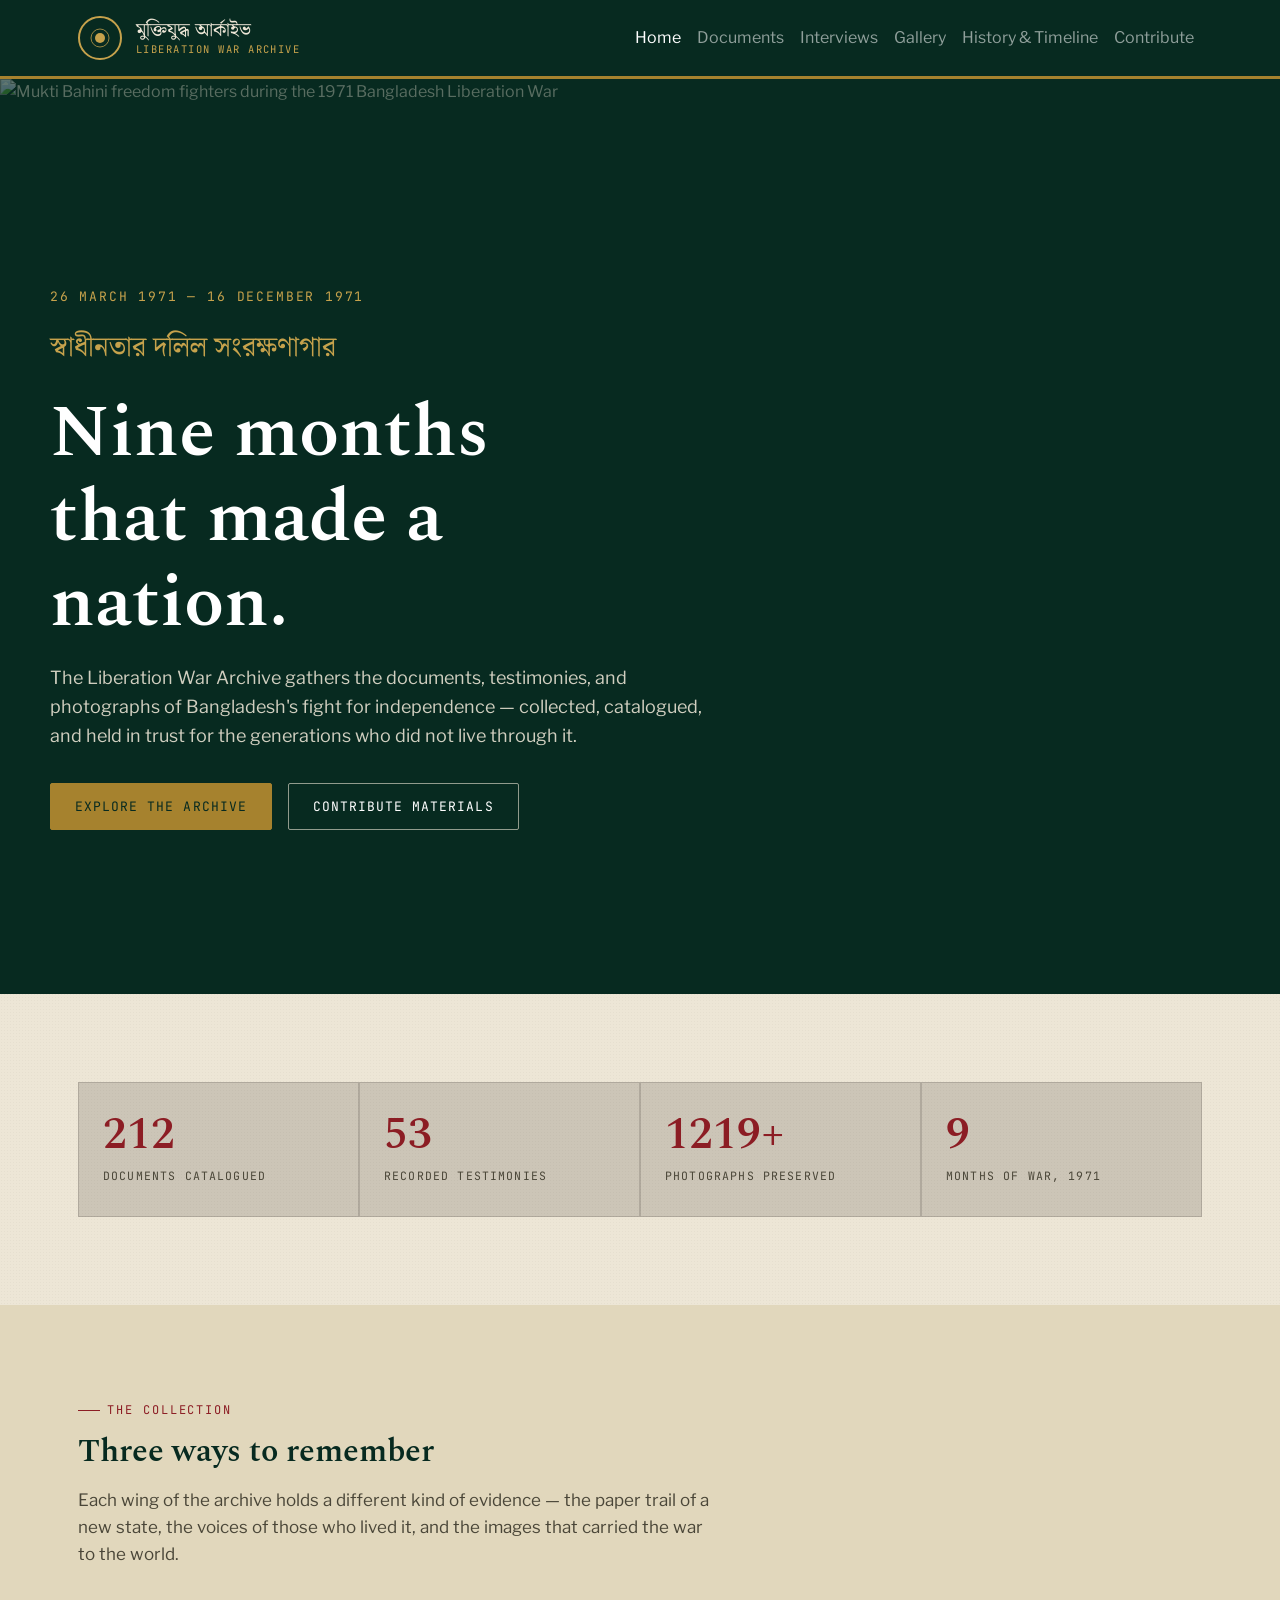
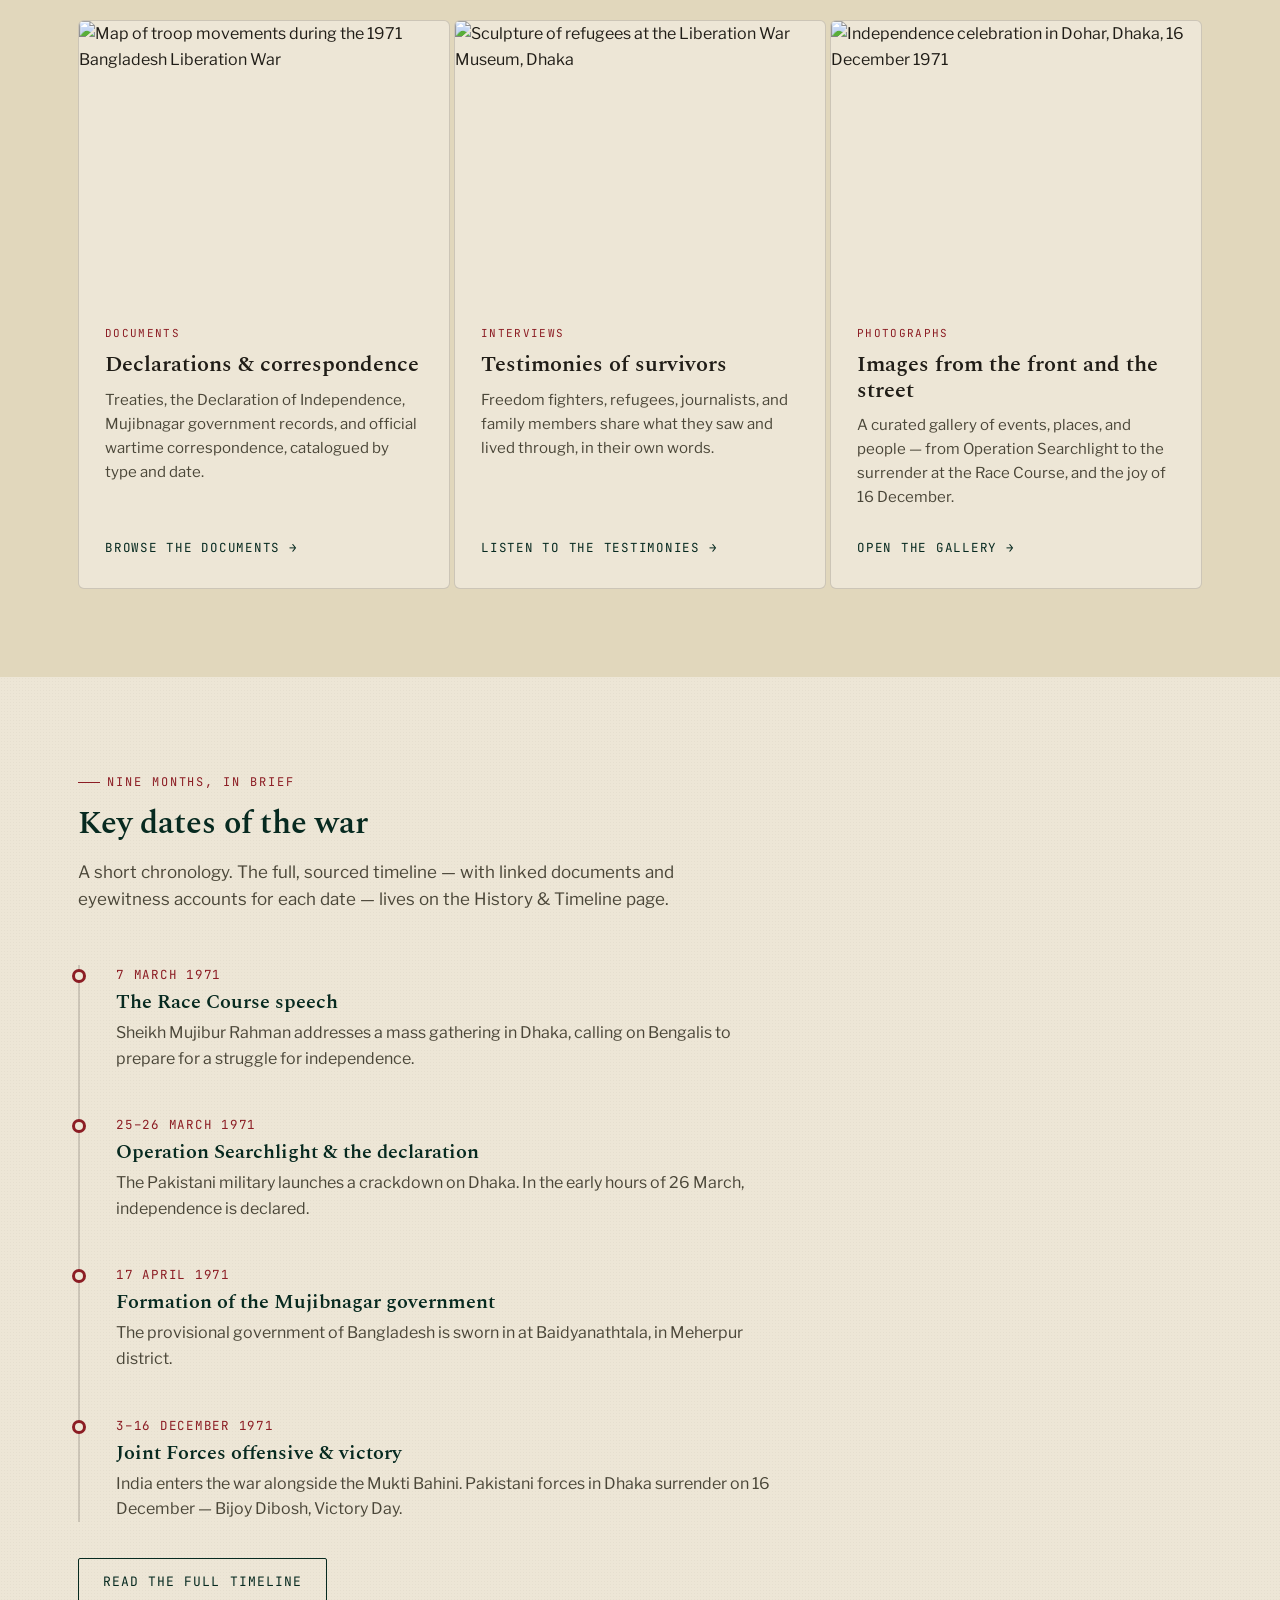
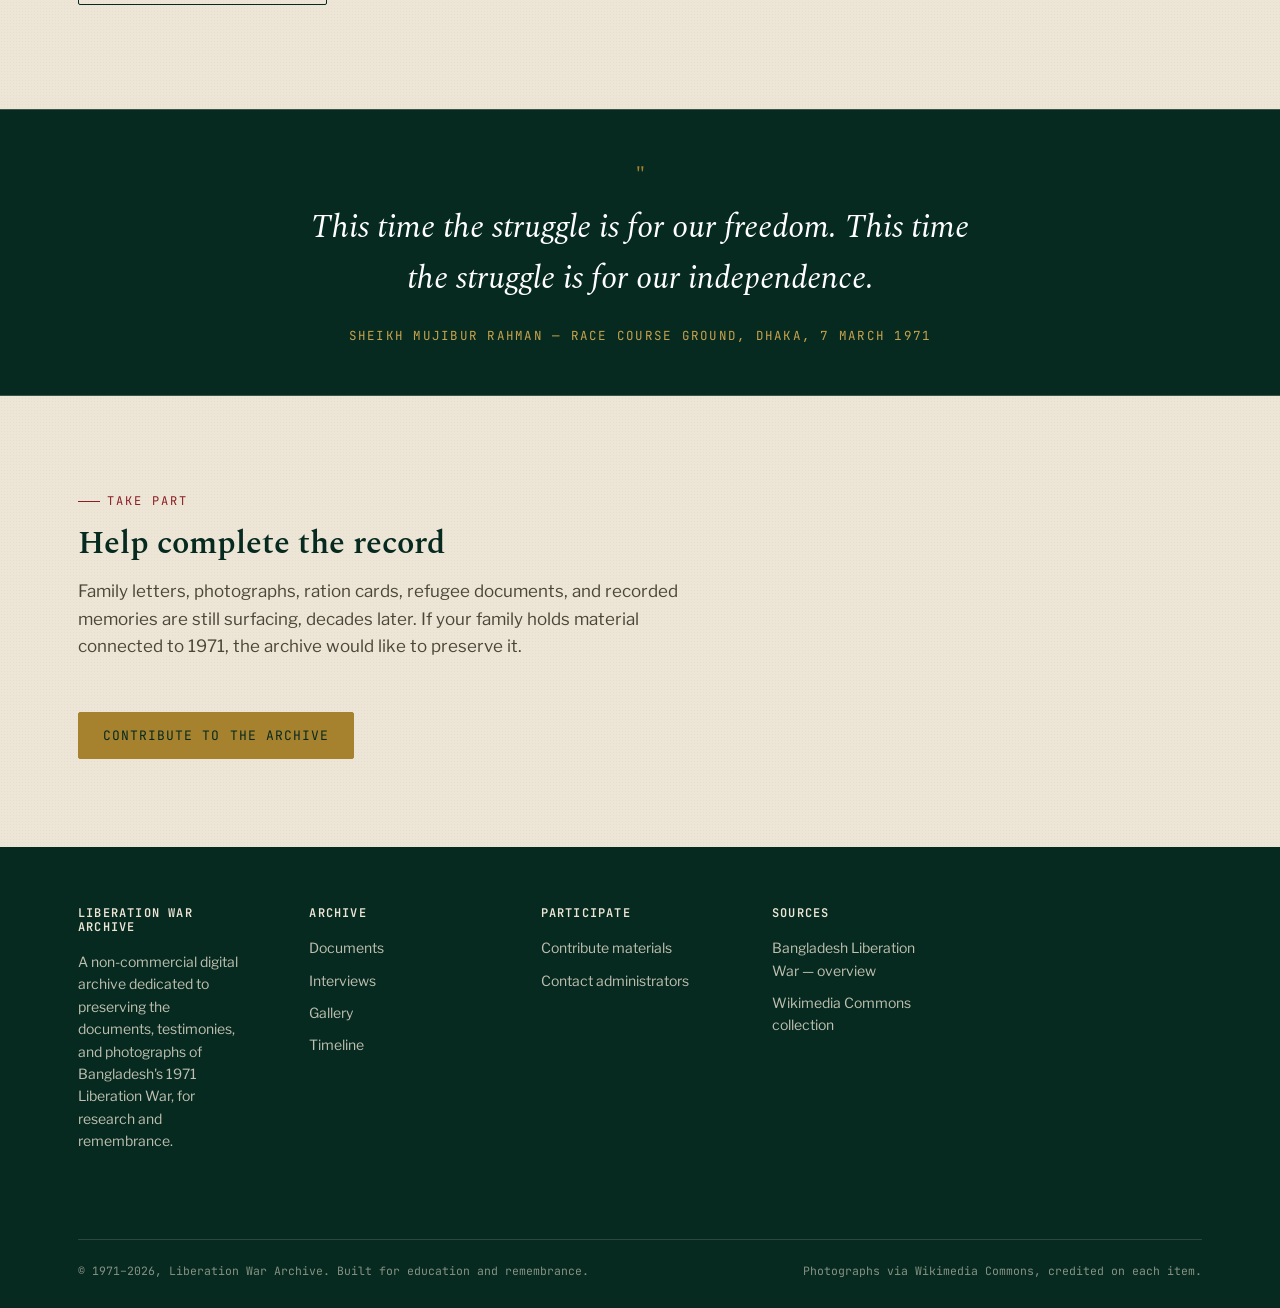
==== index.html @ 0c5957a0 "first commit" ====
<!DOCTYPE html>
<html lang="en">
<head>
<meta charset="UTF-8">
<meta name="viewport" content="width=device-width, initial-scale=1.0">
<title>Liberation War Archive — Preserving 1971</title>
<meta name="description" content="A digital archive preserving the documents, oral histories, and photographs of the 1971 Bangladesh Liberation War.">
<meta property="og:title" content="Liberation War Archive">
<meta property="og:description" content="Preserving the documents, testimonies, and photographs of Bangladesh's 1971 Liberation War.">
<meta name="keywords" content="Bangladesh Liberation War, 1971, Muktijuddho, Bangladesh independence, Mukti Bahini, archive">

<link rel="preconnect" href="https://fonts.googleapis.com">

<link href="https://fonts.googleapis.com/css2?family=Spectral:wght@400;500;600;700&family=Libre+Franklin:wght@400;500;600;700&family=JetBrains+Mono:wght@400;500;600&family=Noto+Serif+Bengali:wght@400;600&display=swap" rel="stylesheet">

<link href="https://cdn.jsdelivr.net/npm/bootstrap@5.3.0/dist/css/bootstrap.min.css" rel="stylesheet">
<link rel="stylesheet" href="css/style.css">

</head>
<body>
<a class="skip-link" href="#main">Skip to content</a>

<header class="site-header">
  <nav class="navbar navbar-expand-lg navbar-dark">
    <div class="container">
      <a class="navbar-brand brand" href="index.html">
        <span class="brand-mark">
          <svg viewBox="0 0 48 48" fill="none" xmlns="http://www.w3.org/2000/svg"><circle cx="24" cy="24" r="10" fill="#C6A24C"/><circle cx="24" cy="24" r="18" stroke="#C6A24C" stroke-width="1.5"/></svg>
        </span>
        <span class="brand-text">
          <span class="bn bangla">মুক্তিযুদ্ধ আর্কাইভ</span>
          <span class="en">Liberation War Archive</span>
        </span>
      </a>
      <button class="navbar-toggler nav-toggle" type="button" data-bs-toggle="collapse" data-bs-target="#navbarNav" aria-controls="navbarNav" aria-label="Toggle navigation">
        <span class="navbar-toggler-icon"></span>
      </button>
      <div class="collapse navbar-collapse" id="navbarNav">
        <ul class="navbar-nav ms-auto main-nav">
          <li class="nav-item"><a class="nav-link" href="index.html">Home</a></li>
          <li class="nav-item"><a class="nav-link" href="documents.html">Documents</a></li>
          <li class="nav-item"><a class="nav-link" href="interviews.html">Interviews</a></li>
          <li class="nav-item"><a class="nav-link" href="gallery.html">Gallery</a></li>
          <li class="nav-item"><a class="nav-link" href="about.html">History &amp; Timeline</a></li>
          <li class="nav-item"><a class="nav-link" href="contact.html">Contribute</a></li>
        </ul>
      </div>
    </div>
  </nav>
</header>

<main id="main">

  <section class="hero">
    <div class="hero-media">
      <img src="https://commons.wikimedia.org/wiki/Special:FilePath/Bangladesh%201971%20Liberation.jpg" alt="Mukti Bahini freedom fighters during the 1971 Bangladesh Liberation War">
    </div>
    <div class="container hero-content">
      <div class="hero-dates">26 March 1971 — 16 December 1971</div>
      <span class="bangla-line bangla">স্বাধীনতার দলিল সংরক্ষণাগার</span>
      <h1>Nine months that made a nation.</h1>
      <p class="lede">The Liberation War Archive gathers the documents, testimonies, and photographs of Bangladesh's fight for independence — collected, catalogued, and held in trust for the generations who did not live through it.</p>
      <div class="hero-actions">
        <a class="btn btn-brass" href="documents.html">Explore the archive</a>
        <a class="btn btn-outline" style="color:#fff;border-color:rgba(237,230,214,.6);" href="contact.html">Contribute materials</a>
      </div>
    </div>
  </section>

  <section aria-label="Archive statistics">
    <div class="container">
      <div class="row stats reveal g-0">
        <div class="col-md-3 col-sm-6 stat">
          <div class="num" data-count="248">0</div>
          <div class="label">Documents catalogued</div>
        </div>
        <div class="col-md-3 col-sm-6 stat">
          <div class="num" data-count="86">0</div>
          <div class="label">Recorded testimonies</div>
        </div>
        <div class="col-md-3 col-sm-6 stat">
          <div class="num" data-count="1400" data-suffix="+">0</div>
          <div class="label">Photographs preserved</div>
        </div>
        <div class="col-md-3 col-sm-6 stat">
          <div class="num" data-count="9">0</div>
          <div class="label">Months of war, 1971</div>
        </div>
      </div>
    </div>
  </section>

  <section class="bg-well">
    <div class="container">
      <div class="section-head reveal">
        <div class="eyebrow">The collection</div>
        <h2>Three ways to remember</h2>
        <p>Each wing of the archive holds a different kind of evidence — the paper trail of a new state, the voices of those who lived it, and the images that carried the war to the world.</p>
      </div>
      <div class="row reveal g-1">
        <div class="col-lg-4 col-md-6">
          <a class="feature-card card h-100" href="documents.html">
            <div class="thumb"><img src="https://commons.wikimedia.org/wiki/Special:FilePath/Bangladesh%20War%201971%20Movements.png" alt="Map of troop movements during the 1971 Bangladesh Liberation War" class="card-img-top"></div>
            <div class="body card-body d-flex flex-column">
              <span class="tag">Documents</span>
              <h3 class="card-title">Declarations &amp; correspondence</h3>
              <p class="card-text flex-grow-1">Treaties, the Declaration of Independence, Mujibnagar government records, and official wartime correspondence, catalogued by type and date.</p>
              <span class="go">Browse the documents →</span>
            </div>
          </a>
        </div>
        <div class="col-lg-4 col-md-6">
          <a class="feature-card card h-100" href="interviews.html">
            <div class="thumb"><img src="https://commons.wikimedia.org/wiki/Special:FilePath/Sculpture%20of%20Refugees%20from%201971%20Genocide%20-%20Liberation%20War%20Museum%20-%20Dhaka%20-%20Bangladesh%20(12826707374).jpg" alt="Sculpture of refugees at the Liberation War Museum, Dhaka" class="card-img-top"></div>
            <div class="body card-body d-flex flex-column">
              <span class="tag">Interviews</span>
              <h3 class="card-title">Testimonies of survivors</h3>
              <p class="card-text flex-grow-1">Freedom fighters, refugees, journalists, and family members share what they saw and lived through, in their own words.</p>
              <span class="go">Listen to the testimonies →</span>
            </div>
          </a>
        </div>
        <div class="col-lg-4 col-md-6">
          <a class="feature-card card h-100" href="gallery.html">
            <div class="thumb"><img src="https://commons.wikimedia.org/wiki/Special:FilePath/Bangladesh%20Liberation%20War%20independence%20celebration%20Dohar%20Dhaka%201971-12-16%20(PID-h0039).jpg" alt="Independence celebration in Dohar, Dhaka, 16 December 1971" class="card-img-top"></div>
            <div class="body card-body d-flex flex-column">
              <span class="tag">Photographs</span>
              <h3 class="card-title">Images from the front and the street</h3>
              <p class="card-text flex-grow-1">A curated gallery of events, places, and people — from Operation Searchlight to the surrender at the Race Course, and the joy of 16 December.</p>
              <span class="go">Open the gallery →</span>
            </div>
          </a>
        </div>
      </div>
    </div>
  </section>

  <section>
    <div class="container">
      <div class="section-head reveal">
        <div class="eyebrow">Nine months, in brief</div>
        <h2>Key dates of the war</h2>
        <p>A short chronology. The full, sourced timeline — with linked documents and eyewitness accounts for each date — lives on the History &amp; Timeline page.</p>
      </div>
      <div class="timeline reveal list-unstyled">
        <div class="timeline-item">
          <div class="date mono">7 March 1971</div>
          <h4>The Race Course speech</h4>
          <p>Sheikh Mujibur Rahman addresses a mass gathering in Dhaka, calling on Bengalis to prepare for a struggle for independence.</p>
        </div>
        <div class="timeline-item">
          <div class="date mono">25–26 March 1971</div>
          <h4>Operation Searchlight &amp; the declaration</h4>
          <p>The Pakistani military launches a crackdown on Dhaka. In the early hours of 26 March, independence is declared.</p>
        </div>
        <div class="timeline-item">
          <div class="date mono">17 April 1971</div>
          <h4>Formation of the Mujibnagar government</h4>
          <p>The provisional government of Bangladesh is sworn in at Baidyanathtala, in Meherpur district.</p>
        </div>
        <div class="timeline-item">
          <div class="date mono">3–16 December 1971</div>
          <h4>Joint Forces offensive &amp; victory</h4>
          <p>India enters the war alongside the Mukti Bahini. Pakistani forces in Dhaka surrender on 16 December — Bijoy Dibosh, Victory Day.</p>
        </div>
      </div>
      <p style="margin-top:36px;"><a class="btn btn-outline" href="about.html">Read the full timeline</a></p>
    </div>
  </section>

  <section class="bg-deep quote-block py-5">
    <div class="container">
      <div class="divider-quote bangla">"</div>
      <blockquote class="blockquote">This time the struggle is for our freedom. This time the struggle is for our independence.</blockquote>
      <cite>Sheikh Mujibur Rahman — Race Course Ground, Dhaka, 7 March 1971</cite>
    </div>
  </section>

  <section>
    <div class="container">
      <div class="section-head reveal">
        <div class="eyebrow">Take part</div>
        <h2>Help complete the record</h2>
        <p>Family letters, photographs, ration cards, refugee documents, and recorded memories are still surfacing, decades later. If your family holds material connected to 1971, the archive would like to preserve it.</p>
      </div>
      <a class="btn btn-brass" href="contact.html">Contribute to the archive</a>
    </div>
  </section>

</main>

<footer>
  <div class="container">
    <div class="row footer-grid">
      <div class="col-lg-2 col-md-6 mb-4">
        <h4>Liberation War Archive</h4>
        <p style="max-width:34ch;font-size:14px;">A non-commercial digital archive dedicated to preserving the documents, testimonies, and photographs of Bangladesh's 1971 Liberation War, for research and remembrance.</p>
      </div>
      <div class="col-lg-2 col-md-6 mb-4">
        <h4>Archive</h4>
        <ul class="list-unstyled">
          <li><a href="documents.html">Documents</a></li>
          <li><a href="interviews.html">Interviews</a></li>
          <li><a href="gallery.html">Gallery</a></li>
          <li><a href="about.html">Timeline</a></li>
        </ul>
      </div>
      <div class="col-lg-2 col-md-6 mb-4">
        <h4>Participate</h4>
        <ul class="list-unstyled">
          <li><a href="contact.html">Contribute materials</a></li>
          <li><a href="contact.html">Contact administrators</a></li>
        </ul>
      </div>
      <div class="col-lg-2 col-md-6 mb-4">
        <h4>Sources</h4>
        <ul class="list-unstyled">
          <li><a href="https://en.wikipedia.org/wiki/Bangladesh_Liberation_War" target="_blank" rel="noopener">Bangladesh Liberation War — overview</a></li>
          <li><a href="https://commons.wikimedia.org/wiki/Category:Bangladesh_Liberation_War" target="_blank" rel="noopener">Wikimedia Commons collection</a></li>
        </ul>
      </div>
    </div>
    <div class="footer-bottom">
      <span>© 1971–2026, Liberation War Archive. Built for education and remembrance.</span>
      <span>Photographs via Wikimedia Commons, credited on each item.</span>
    </div>
  </div>
</footer>

<script src="https://cdn.jsdelivr.net/npm/bootstrap@5.3.0/dist/js/bootstrap.bundle.min.js"></script>
<script src="js/main.js"></script>
</body>
</html>
---- css/style.css ----
/* =========================================================
   LIBERATION WAR ARCHIVE — design system
   Palette:
     --paper       #EDE6D6  aged document paper
     --paper-dark  #E1D7BC  recessed paper / card wells
     --ink         #201D17  near-black warm ink
     --ink-soft    #4A4638  secondary ink (captions, meta)
     --green       #0B3D2E  bottle green (primary / flag)
     --green-deep  #072A20  shadows, header
     --red         #8C1D24  muted blood red (flag / accent)
     --brass       #A6822E  brass stamp / seal
   Type:
     Display  — 'Spectral' (serif, gravitas)
     Body     — 'Libre Franklin' (humanist sans)
     Mono     — 'JetBrains Mono' (stamps, dates, meta)
     Bangla   — 'Noto Serif Bengali'
   ========================================================= */

:root {
  --paper: #ede6d6;
  --paper-dark: #e1d7bc;
  --paper-deep: #d8cba8;
  --ink: #201d17;
  --ink-soft: #4a4638;
  --ink-faint: #8a8368;
  --green: #0b3d2e;
  --green-deep: #072a20;
  --green-light: #1c5c45;
  --red: #8c1d24;
  --red-deep: #661318;
  --brass: #a6822e;
  --brass-light: #c6a24c;
  --line: rgba(32, 29, 23, 0.16);
  --shadow: 0 12px 30px -14px rgba(7, 42, 32, 0.35);
  --radius: 2px;
  --container: 1180px;
}

*,
*::before,
*::after {
  box-sizing: border-box;
}
html {
  scroll-behavior: smooth;
}
body {
  margin: 0;
  background: var(--paper);
  color: var(--ink);
  font-family: "Libre Franklin", system-ui, sans-serif;
  font-size: 16px;
  line-height: 1.6;
  -webkit-font-smoothing: antialiased;
}

/* subtle paper texture via layered gradients */
body {
  background-image:
    radial-gradient(rgba(32, 29, 23, 0.035) 1px, transparent 1px),
    linear-gradient(180deg, var(--paper), var(--paper));
  background-size:
    3px 3px,
    auto;
}

img {
  max-width: 100%;
  display: block;
}
a {
  color: inherit;
  text-decoration: none;
}
h1,
h2,
h3,
h4 {
  font-family: "Spectral", Georgia, serif;
  font-weight: 600;
  line-height: 1.15;
  margin: 0 0 0.5em;
  color: var(--green-deep);
}
p {
  margin: 0 0 1em;
}
.container {
  max-width: var(--container);
  margin: 0 auto;
  padding: 0 28px;
}
.bangla {
  font-family: "Noto Serif Bengali", serif;
}
.mono {
  font-family: "JetBrains Mono", monospace;
}

:focus-visible {
  outline: 3px solid var(--brass);
  outline-offset: 2px;
}

@media (prefers-reduced-motion: reduce) {
  * {
    animation-duration: 0.01ms !important;
    animation-iteration-count: 1 !important;
    transition-duration: 0.01ms !important;
    scroll-behavior: auto !important;
  }
}

/* ---------- eyebrow / labels ---------- */
.eyebrow {
  display: inline-flex;
  align-items: center;
  gap: 0.6em;
  font-family: "JetBrains Mono", monospace;
  font-size: 12px;
  letter-spacing: 0.16em;
  text-transform: uppercase;
  color: var(--red);
  margin-bottom: 14px;
}
.eyebrow::before {
  content: "";
  width: 22px;
  height: 1px;
  background: var(--red);
  display: inline-block;
}

/* ---------- header with Bootstrap navbar ---------- */
.site-header {
  position: sticky;
  top: 0;
  z-index: 100;
  background: var(--green-deep) !important;
  color: var(--paper);
  border-bottom: 3px solid var(--brass);
  padding: 0 !important;
}
.site-header .navbar {
  padding: 0 !important;
  height: 76px;
  display: flex;
  align-items: center;
}
.site-header .container {
  display: flex;
  align-items: center;
  justify-content: space-between;
}
.brand {
  display: flex;
  align-items: center;
  gap: 14px;
  text-decoration: none;
  color: inherit;
}
.brand-mark {
  width: 44px;
  height: 44px;
  border-radius: 50%;
  border: 2px solid var(--brass-light);
  display: flex;
  align-items: center;
  justify-content: center;
  flex: none;
}
.brand-mark svg {
  width: 24px;
  height: 24px;
}
.brand-text {
  display: flex;
  flex-direction: column;
  line-height: 1.2;
}
.brand-text .bn {
  font-family: "Noto Serif Bengali", serif;
  font-size: 19px;
  color: var(--paper);
}
.brand-text .en {
  font-family: "JetBrains Mono", monospace;
  font-size: 10.5px;
  letter-spacing: 0.14em;
  text-transform: uppercase;
  color: var(--brass-light);
}
nav.main-nav {
  display: flex !important;
}
nav.main-nav ul {
  list-style: none;
  display: flex;
  gap: 2px;
  margin: 0;
  padding: 0;
}
nav.main-nav .nav-link {
  display: block;
  padding: 10px 16px !important;
  font-size: 14.5px;
  letter-spacing: 0.02em;
  color: var(--paper) !important;
  opacity: 0.85;
  border-bottom: 2px solid transparent;
  transition: opacity 0.2s, border-color 0.2s;
}
nav.main-nav .nav-link:hover {
  opacity: 1;
}
nav.main-nav .nav-link.active {
  opacity: 1;
  border-color: var(--brass-light);
  color: #fff !important;
}
.navbar-toggler {
  border: 1px solid var(--brass-light) !important;
  padding: 8px 10px !important;
  font-size: 20px !important;
}
.navbar-toggler-icon {
  background-image: url("data:image/svg+xml,%3csvg xmlns='http://www.w3.org/2000/svg' viewBox='0 0 30 30'%3e%3cpath stroke='%23c6a24c' stroke-linecap='round' stroke-miterlimit='10' stroke-width='2' d='M4 7h22M4 15h22M4 23h22'/%3e%3c/svg%3e") !important;
}

/* ---------- buttons ---------- */
.btn {
  display: inline-flex;
  align-items: center;
  gap: 10px;
  font-family: "JetBrains Mono", monospace;
  font-size: 13px;
  letter-spacing: 0.08em;
  text-transform: uppercase;
  padding: 13px 24px;
  border: 1.5px solid var(--green-deep);
  background: var(--green-deep);
  color: var(--paper);
  cursor: pointer;
  border-radius: 2px;
  transition:
    transform 0.15s,
    background 0.2s,
    color 0.2s;
}
.btn:hover {
  transform: translateY(-2px);
  background: var(--green);
}
.btn-outline {
  background: transparent;
  color: var(--green-deep);
}
.btn-outline:hover {
  background: var(--green-deep);
  color: var(--paper);
}
.btn-brass {
  background: var(--brass);
  border-color: var(--brass);
  color: var(--green-deep);
}
.btn-brass:hover {
  background: var(--brass-light);
}
.btn[disabled] {
  opacity: 0.5;
  cursor: not-allowed;
  transform: none;
}

/* ---------- hero ---------- */
.hero {
  position: relative;
  color: var(--paper);
  background: var(--green-deep);
  min-height: 88vh;
  display: flex;
  align-items: flex-end;
  overflow: hidden;
}
.hero-media {
  position: absolute;
  inset: 0;
}
.hero-media img {
  width: 100%;
  height: 100%;
  object-fit: cover;
  opacity: 0.55;
}
.hero-media::after {
  content: "";
  position: absolute;
  inset: 0;
  background: linear-gradient(
    180deg,
    rgba(7, 42, 32, 0.35) 0%,
    rgba(7, 42, 32, 0.55) 55%,
    rgba(7, 42, 32, 0.96) 100%
  );
}
.hero-content {
  position: relative;
  padding: 120px 0 76px;
}
.hero-dates {
  font-family: "JetBrains Mono", monospace;
  letter-spacing: 0.14em;
  color: var(--brass-light);
  font-size: 13px;
  margin-bottom: 18px;
  text-transform: uppercase;
}
.hero h1 {
  color: #fff;
  font-size: clamp(38px, 6vw, 74px);
  max-width: 14ch;
  margin-bottom: 0.25em;
}
.hero .bangla-line {
  font-family: "Noto Serif Bengali", serif;
  font-size: clamp(20px, 2.6vw, 28px);
  color: var(--brass-light);
  margin-bottom: 20px;
  display: block;
}
.hero p.lede {
  max-width: 56ch;
  font-size: 18px;
  color: rgba(237, 230, 214, 0.88);
}
.hero-actions {
  display: flex;
  gap: 16px;
  margin-top: 32px;
  flex-wrap: wrap;
}

/* ---------- stamp / seal — signature element ---------- */
.stamp {
  --stamp-color: var(--red);
  width: 112px;
  height: 112px;
  border-radius: 50%;
  border: 2px solid var(--stamp-color);
  position: relative;
  flex: none;
  display: flex;
  align-items: center;
  justify-content: center;
  color: var(--stamp-color);
  transform: rotate(-8deg);
  opacity: 0.9;
}
.stamp::before {
  content: "";
  position: absolute;
  inset: 6px;
  border: 1px solid var(--stamp-color);
  border-radius: 50%;
}
.stamp-text {
  font-family: "JetBrains Mono", monospace;
  font-size: 8.5px;
  letter-spacing: 0.06em;
  text-transform: uppercase;
  text-align: center;
  line-height: 1.4;
  padding: 0 10px;
}
.stamp-text b {
  display: block;
  font-size: 9.5px;
}

/* ---------- sections ---------- */
section {
  padding: 88px 0;
}
.section-head {
  max-width: 640px;
  margin-bottom: 52px;
}
.section-head p {
  color: var(--ink-soft);
  font-size: 17px;
}
.bg-deep {
  background: var(--green-deep);
  color: var(--paper);
}
.bg-deep h2,
.bg-deep h3 {
  color: var(--paper);
}
.bg-well {
  background: var(--paper-dark);
}

/* ---------- stats / folder tabs (Bootstrap rows) ---------- */
.stats {
  display: grid;
  grid-template-columns: repeat(4, 1fr);
  gap: 1px;
  background: var(--line);
  border: 1px solid var(--line);
}
.stats.row {
  display: flex;
  gap: 0;
  background: transparent;
  border: transparent;
}
.stats .col-md-3 {
  gap: 1px;
  background: var(--line);
}
.stat {
  background: var(--paper);
  padding: 30px 24px;
  position: relative;
  border: 1px solid var(--line);
}
.stats.row .stat {
  flex: 1;
  border: 1px solid var(--line);
}
.stat .num {
  font-family: "Spectral", serif;
  font-weight: 600;
  font-size: 44px;
  color: var(--red);
  line-height: 1;
}
.stat .label {
  font-family: "JetBrains Mono", monospace;
  font-size: 11.5px;
  letter-spacing: 0.1em;
  text-transform: uppercase;
  color: var(--ink-soft);
  margin-top: 10px;
}
@media (max-width: 760px) {
  .stats {
    grid-template-columns: repeat(2, 1fr);
  }
}

/* ---------- feature cards (with Bootstrap) ---------- */
.grid-3 {
  display: grid;
  grid-template-columns: repeat(3, 1fr);
  gap: 2px;
  background: var(--line);
  border: 1px solid var(--line);
}
.grid-3.row {
  display: flex;
  gap: 1rem;
  background: transparent;
  border: transparent;
}
@media (max-width: 900px) {
  .grid-3 {
    grid-template-columns: 1fr;
  }
  .grid-3.row {
    flex-direction: column;
  }
}
.feature-card {
  background: var(--paper);
  padding: 0;
  display: flex;
  flex-direction: column;
  transition: transform 0.25s ease;
  border: 1px solid var(--line) !important;
  text-decoration: none;
  color: inherit;
}
.feature-card.card {
  border: 1px solid var(--line) !important;
}
.feature-card:hover {
  transform: translateY(-4px);
}
.feature-card .thumb {
  aspect-ratio: 4/3;
  overflow: hidden;
  position: relative;
}
.feature-card .thumb img {
  width: 100%;
  height: 100%;
  object-fit: cover;
  transition: transform 0.4s ease;
}
.feature-card:hover .thumb img {
  transform: scale(1.05);
}
.feature-card .body {
  padding: 26px 26px 30px;
  flex: 1;
  display: flex;
  flex-direction: column;
}
.feature-card .tag {
  font-family: "JetBrains Mono", monospace;
  font-size: 11px;
  letter-spacing: 0.12em;
  text-transform: uppercase;
  color: var(--red);
  margin-bottom: 10px;
}
.feature-card h3 {
  font-size: 22px;
  margin-bottom: 10px;
}
.feature-card p {
  color: var(--ink-soft);
  font-size: 15px;
  flex: 1;
}
.feature-card .go {
  margin-top: 14px;
  font-family: "JetBrains Mono", monospace;
  font-size: 12.5px;
  letter-spacing: 0.06em;
  color: var(--green-deep);
  text-transform: uppercase;
}

/* ---------- timeline ---------- */
.timeline {
  position: relative;
  margin-top: 20px;
  padding-left: 36px;
  border-left: 2px solid var(--line);
}
.timeline-item {
  position: relative;
  padding-bottom: 44px;
}
.timeline-item:last-child {
  padding-bottom: 0;
}
.timeline-item::before {
  content: "";
  position: absolute;
  left: -44px;
  top: 4px;
  width: 14px;
  height: 14px;
  border-radius: 50%;
  background: var(--paper);
  border: 3px solid var(--red);
}
.timeline-item .date {
  font-family: "JetBrains Mono", monospace;
  font-size: 12.5px;
  color: var(--red);
  letter-spacing: 0.06em;
  text-transform: uppercase;
  margin-bottom: 6px;
}
.timeline-item h4 {
  font-size: 20px;
  margin-bottom: 6px;
}
.timeline-item p {
  color: var(--ink-soft);
  margin: 0;
  max-width: 60ch;
}

/* ---------- quote block ---------- */
.quote-block {
  border-top: 1px solid rgba(237, 230, 214, 0.22);
  border-bottom: 1px solid rgba(237, 230, 214, 0.22);
  padding: 56px 0;
  text-align: center;
}
.quote-block blockquote {
  font-family: "Spectral", serif;
  font-style: italic;
  font-size: clamp(22px, 3vw, 32px);
  max-width: 44ch;
  margin: 0 auto 18px;
  color: #fff;
}
.quote-block cite {
  font-family: "JetBrains Mono", monospace;
  font-size: 12.5px;
  letter-spacing: 0.1em;
  text-transform: uppercase;
  color: var(--brass-light);
  font-style: normal;
}

/* ---------- page header (interior pages) ---------- */
.page-header {
  background: var(--green-deep);
  color: var(--paper);
  padding: 64px 0 46px;
  border-bottom: 3px solid var(--brass);
}
.page-header h1 {
  color: #fff;
  font-size: clamp(32px, 4.5vw, 50px);
  margin-bottom: 0.2em;
}
.page-header p {
  color: rgba(237, 230, 214, 0.82);
  max-width: 60ch;
  font-size: 16.5px;
  margin-bottom: 0;
}
.breadcrumb {
  font-family: "JetBrains Mono", monospace;
  font-size: 11.5px;
  letter-spacing: 0.1em;
  text-transform: uppercase;
  color: var(--brass-light);
  margin-bottom: 16px;
}
.breadcrumb a {
  opacity: 0.8;
}
.breadcrumb a:hover {
  opacity: 1;
  text-decoration: underline;
}

/* ---------- toolbar (filters + search) ---------- */
.toolbar {
  display: flex;
  flex-wrap: wrap;
  gap: 18px;
  align-items: center;
  justify-content: space-between;
  padding: 22px 0;
  border-bottom: 1px solid var(--line);
  margin-bottom: 40px;
}
.filters {
  display: flex;
  gap: 8px;
  flex-wrap: wrap;
}
.filter-btn {
  font-family: "JetBrains Mono", monospace;
  font-size: 12px;
  letter-spacing: 0.06em;
  text-transform: uppercase;
  padding: 9px 16px;
  border: 1px solid var(--ink-faint);
  background: transparent;
  color: var(--ink-soft);
  cursor: pointer;
  border-radius: 20px;
  transition: all 0.2s;
}
.filter-btn:hover {
  border-color: var(--green-deep);
  color: var(--green-deep);
}
.filter-btn.active {
  background: var(--green-deep);
  border-color: var(--green-deep);
  color: #fff;
}
.search-box {
  display: flex;
  align-items: center;
  gap: 10px;
  border: 1px solid var(--ink-faint);
  padding: 10px 14px;
  min-width: 240px;
  background: var(--paper);
  border-radius: 2px;
}
.search-box input {
  border: none;
  background: none;
  outline: none;
  font-family: "Libre Franklin", sans-serif;
  font-size: 14.5px;
  width: 100%;
  color: var(--ink);
}

/* ---------- document cards (with Bootstrap grid) ---------- */
.doc-grid {
  display: grid;
  grid-template-columns: repeat(3, 1fr);
  gap: 24px;
}
.doc-grid.row {
  display: flex;
  flex-wrap: wrap;
  gap: 24px;
}
.doc-grid .col-lg-4 {
  flex: 0 0 calc(33.333% - 16px);
}
@media (max-width: 980px) {
  .doc-grid {
    grid-template-columns: repeat(2, 1fr);
  }
  .doc-grid .col-md-6 {
    flex: 0 0 calc(50% - 12px);
  }
}
@media (max-width: 640px) {
  .doc-grid {
    grid-template-columns: 1fr;
  }
  .doc-grid .col-md-6 {
    flex: 0 0 100%;
  }
}
.doc-card {
  background: var(--paper);
  border: 1px solid var(--line) !important;
  padding: 26px;
  position: relative;
  display: flex;
  flex-direction: column;
  gap: 12px;
  transition: box-shadow 0.2s, transform 0.2s;
}
.doc-card:hover {
  box-shadow: var(--shadow);
  transform: translateY(-3px);
}
.doc-card .doc-top {
  display: flex;
  justify-content: space-between;
  align-items: flex-start;
  gap: 10px;
}
.doc-card .doc-type {
  font-family: "JetBrains Mono", monospace;
  font-size: 10.5px;
  letter-spacing: 0.1em;
  text-transform: uppercase;
  color: var(--green);
  background: rgba(11, 61, 46, 0.08);
  padding: 5px 10px;
  border-radius: 20px;
}
.doc-card .doc-date {
  font-family: "JetBrains Mono", monospace;
  font-size: 11.5px;
  color: var(--ink-faint);
}
.doc-card h3 {
  font-size: 19px;
  margin-bottom: 2px;
}
.doc-card p {
  color: var(--ink-soft);
  font-size: 14.5px;
  margin-bottom: 0;
  flex: 1;
}
.doc-card .doc-source {
  font-size: 12.5px;
  color: var(--ink-faint);
  font-style: italic;
}
.doc-card .doc-link {
  align-self: flex-start;
  font-family: "JetBrains Mono", monospace;
  font-size: 12px;
  letter-spacing: 0.05em;
  text-transform: uppercase;
  color: var(--red);
  border-bottom: 1px solid var(--red);
  padding-bottom: 2px;
}

/* ---------- interview cards ---------- */
.interview-grid {
  display: grid;
  grid-template-columns: repeat(2, 1fr);
  gap: 24px;
}
@media (max-width: 760px) {
  .interview-grid {
    grid-template-columns: 1fr;
  }
}
.interview-card {
  background: var(--paper);
  border: 1px solid var(--line);
  display: flex;
  gap: 20px;
  padding: 24px;
  transition:
    box-shadow 0.2s,
    transform 0.2s;
}
.interview-card:hover {
  box-shadow: var(--shadow);
  transform: translateY(-3px);
}
.avatar {
  width: 84px;
  height: 84px;
  border-radius: 50%;
  flex: none;
  object-fit: cover;
  border: 2px solid var(--brass);
}
.avatar-fallback {
  width: 84px;
  height: 84px;
  border-radius: 50%;
  flex: none;
  border: 2px solid var(--brass);
  display: flex;
  align-items: center;
  justify-content: center;
  background: var(--green-deep);
  color: var(--paper);
  font-family: "Spectral", serif;
  font-size: 24px;
}
.interview-card .role {
  font-family: "JetBrains Mono", monospace;
  font-size: 10.5px;
  letter-spacing: 0.1em;
  text-transform: uppercase;
  color: var(--red);
  margin-bottom: 6px;
}
.interview-card h3 {
  font-size: 19px;
  margin-bottom: 6px;
}
.interview-card p {
  color: var(--ink-soft);
  font-size: 14px;
  margin-bottom: 12px;
}
.play-row {
  display: flex;
  align-items: center;
  gap: 12px;
}
.play-btn {
  width: 38px;
  height: 38px;
  border-radius: 50%;
  background: var(--green-deep);
  color: #fff;
  flex: none;
  display: flex;
  align-items: center;
  justify-content: center;
  cursor: pointer;
  border: none;
  transition: background 0.2s;
}
.play-btn:hover {
  background: var(--green);
}
.progress {
  flex: 1;
  height: 3px;
  background: var(--line);
  position: relative;
  border-radius: 2px;
  overflow: hidden;
}
.progress span {
  position: absolute;
  left: 0;
  top: 0;
  bottom: 0;
  width: 0;
  background: var(--red);
  transition: width 0.2s linear;
}
.duration {
  font-family: "JetBrains Mono", monospace;
  font-size: 11px;
  color: var(--ink-faint);
}

/* ---------- gallery ---------- */
.gallery-grid {
  columns: 4 260px;
  column-gap: 16px;
}
@media (max-width: 760px) {
  .gallery-grid {
    columns: 2 200px;
  }
}
.gallery-item {
  break-inside: avoid;
  margin-bottom: 16px;
  position: relative;
  cursor: zoom-in;
  border: 6px solid var(--paper);
  box-shadow:
    0 1px 0 var(--line),
    var(--shadow);
  background: var(--paper);
}
.gallery-item img {
  width: 100%;
  display: block;
}
.gallery-item .cap {
  font-family: "JetBrains Mono", monospace;
  font-size: 10.5px;
  color: var(--ink-soft);
  padding: 8px 4px 2px;
  letter-spacing: 0.02em;
}
.gallery-item .cat-badge {
  position: absolute;
  top: 14px;
  left: 0;
  background: var(--red);
  color: #fff;
  font-family: "JetBrains Mono", monospace;
  font-size: 9.5px;
  letter-spacing: 0.08em;
  text-transform: uppercase;
  padding: 4px 10px;
}

/* lightbox */
.lightbox {
  position: fixed;
  inset: 0;
  background: rgba(7, 10, 8, 0.92);
  z-index: 1000;
  display: none;
  align-items: center;
  justify-content: center;
  padding: 40px;
}
.lightbox.open {
  display: flex;
}
.lightbox figure {
  max-width: min(900px, 92vw);
  max-height: 88vh;
  margin: 0;
  text-align: center;
}
.lightbox img {
  max-height: 76vh;
  margin: 0 auto;
  border: 6px solid var(--paper);
}
.lightbox figcaption {
  color: var(--paper);
  font-family: "JetBrains Mono", monospace;
  font-size: 12.5px;
  margin-top: 14px;
}
.lightbox-close {
  position: absolute;
  top: 24px;
  right: 28px;
  background: none;
  border: 1px solid var(--paper);
  color: var(--paper);
  width: 42px;
  height: 42px;
  border-radius: 50%;
  font-size: 20px;
  cursor: pointer;
}
.lightbox-nav {
  position: absolute;
  top: 50%;
  transform: translateY(-50%);
  background: none;
  border: 1px solid var(--paper);
  color: var(--paper);
  width: 46px;
  height: 46px;
  border-radius: 50%;
  font-size: 20px;
  cursor: pointer;
}
.lightbox-prev {
  left: 24px;
}
.lightbox-next {
  right: 24px;
}

/* ---------- forms ---------- */
.form-wrap {
  display: grid;
  grid-template-columns: 1.2fr 0.8fr;
  gap: 56px;
  align-items: start;
}
@media (max-width: 900px) {
  .form-wrap {
    grid-template-columns: 1fr;
  }
}
.field {
  margin-bottom: 20px;
}
.field label {
  display: block;
  font-family: "JetBrains Mono", monospace;
  font-size: 11.5px;
  letter-spacing: 0.08em;
  text-transform: uppercase;
  color: var(--ink-soft);
  margin-bottom: 8px;
}
.field input,
.field textarea,
.field select {
  width: 100%;
  padding: 13px 14px;
  border: 1px solid var(--ink-faint);
  background: var(--paper);
  font-family: "Libre Franklin", sans-serif;
  font-size: 15px;
  color: var(--ink);
  border-radius: 2px;
}
.field input:focus,
.field textarea:focus,
.field select:focus {
  border-color: var(--green-deep);
}
.field textarea {
  resize: vertical;
  min-height: 130px;
}
.file-drop {
  border: 2px dashed var(--ink-faint);
  padding: 28px;
  text-align: center;
  cursor: pointer;
  font-size: 14px;
  color: var(--ink-soft);
  border-radius: 2px;
  transition:
    border-color 0.2s,
    background 0.2s;
}
.file-drop.drag {
  border-color: var(--green-deep);
  background: rgba(11, 61, 46, 0.05);
}
.file-drop input {
  display: none;
}
.file-list {
  margin-top: 10px;
  font-family: "JetBrains Mono", monospace;
  font-size: 12px;
  color: var(--ink-soft);
}
.form-note {
  margin-top: 16px;
  padding: 14px 16px;
  background: rgba(11, 61, 46, 0.08);
  border-left: 3px solid var(--green);
  font-size: 13.5px;
  color: var(--green-deep);
  display: none;
}
.form-note.show {
  display: block;
}

.info-card {
  background: var(--green-deep);
  color: var(--paper);
  padding: 34px;
  border-left: 4px solid var(--brass);
}
.info-card h3 {
  color: #fff;
  font-size: 20px;
  margin-bottom: 24px;
}
.info-row {
  display: flex;
  gap: 16px;
  margin-bottom: 22px;
  align-items: flex-start;
}
.info-row svg {
  flex: none;
  color: var(--brass);
  margin-top: 2px;
  width: 20px;
  height: 20px;
}
.info-content {
  display: flex;
  flex-direction: column;
  gap: 4px;
}
.info-content .label {
  font-family: "JetBrains Mono", monospace;
  font-size: 10px;
  letter-spacing: 0.1em;
  text-transform: uppercase;
  color: var(--brass-light);
}
.info-content .val {
  font-size: 14.5px;
  color: rgba(237, 230, 214, 0.92);
  font-weight: 500;
}

/* accept list with icons */
.accept-list {
  padding-left: 0;
  list-style: none;
  margin-top: 16px;
}
.accept-list li {
  display: flex;
  align-items: flex-start;
  gap: 12px;
  margin-bottom: 12px;
  font-size: 14px;
  color: rgba(237, 230, 214, 0.85);
  line-height: 1.4;
}
.accept-list li svg {
  flex: none;
  color: var(--brass);
  margin-top: 3px;
  width: 16px;
  height: 16px;
}

/* ---------- footer with Bootstrap ---------- */
footer {
  background: var(--green-deep);
  color: rgba(237, 230, 214, 0.8);
  padding: 60px 0 28px;
}
.footer-grid {
  display: grid;
  grid-template-columns: 2fr 1fr 1fr 1fr;
  gap: 40px;
  margin-bottom: 48px;
}
.footer-grid.row {
  display: flex;
  gap: 40px;
  margin-bottom: 48px;
}
@media (max-width: 800px) {
  .footer-grid {
    grid-template-columns: 1fr 1fr;
  }
}
footer h4 {
  color: var(--paper);
  font-family: "JetBrains Mono", monospace;
  font-size: 12px;
  letter-spacing: 0.1em;
  text-transform: uppercase;
  margin-bottom: 16px;
}
footer ul {
  list-style: none;
  margin: 0;
  padding: 0;
}
footer li {
  margin-bottom: 10px;
  font-size: 14px;
}
footer a:hover {
  color: #fff;
  text-decoration: underline;
}
.footer-bottom {
  border-top: 1px solid rgba(237, 230, 214, 0.16);
  padding-top: 22px;
  display: flex;
  justify-content: space-between;
  flex-wrap: wrap;
  gap: 10px;
  font-family: "JetBrains Mono", monospace;
  font-size: 11.5px;
  color: rgba(237, 230, 214, 0.55);
}

/* ---------- misc ---------- */
.divider-quote {
  font-family: "Noto Serif Bengali", serif;
  text-align: center;
  font-size: 22px;
  color: var(--brass);
  margin: 0 0 8px;
}
.skip-link {
  position: absolute;
  left: -999px;
  top: 0;
  background: var(--brass);
  color: var(--ink);
  padding: 10px 16px;
  z-index: 2000;
}
.skip-link:focus {
  left: 12px;
  top: 12px;
}
.reveal {
  opacity: 0;
  transform: translateY(18px);
  transition:
    opacity 0.6s ease,
    transform 0.6s ease;
}
.reveal.in {
  opacity: 1;
  transform: none;
}

.about-figure {
  position: relative;
}
.about-figure img {
  border: 6px solid var(--paper);
  box-shadow: var(--shadow);
}
.about-figure .stamp {
  position: absolute;
  bottom: -30px;
  right: -24px;
  background: var(--paper);
  border-radius: 50%;
}
@media (max-width: 640px) {
  .about-figure .stamp {
    right: 6px;
    bottom: -24px;
    transform: rotate(-8deg) scale(0.85);
  }
}
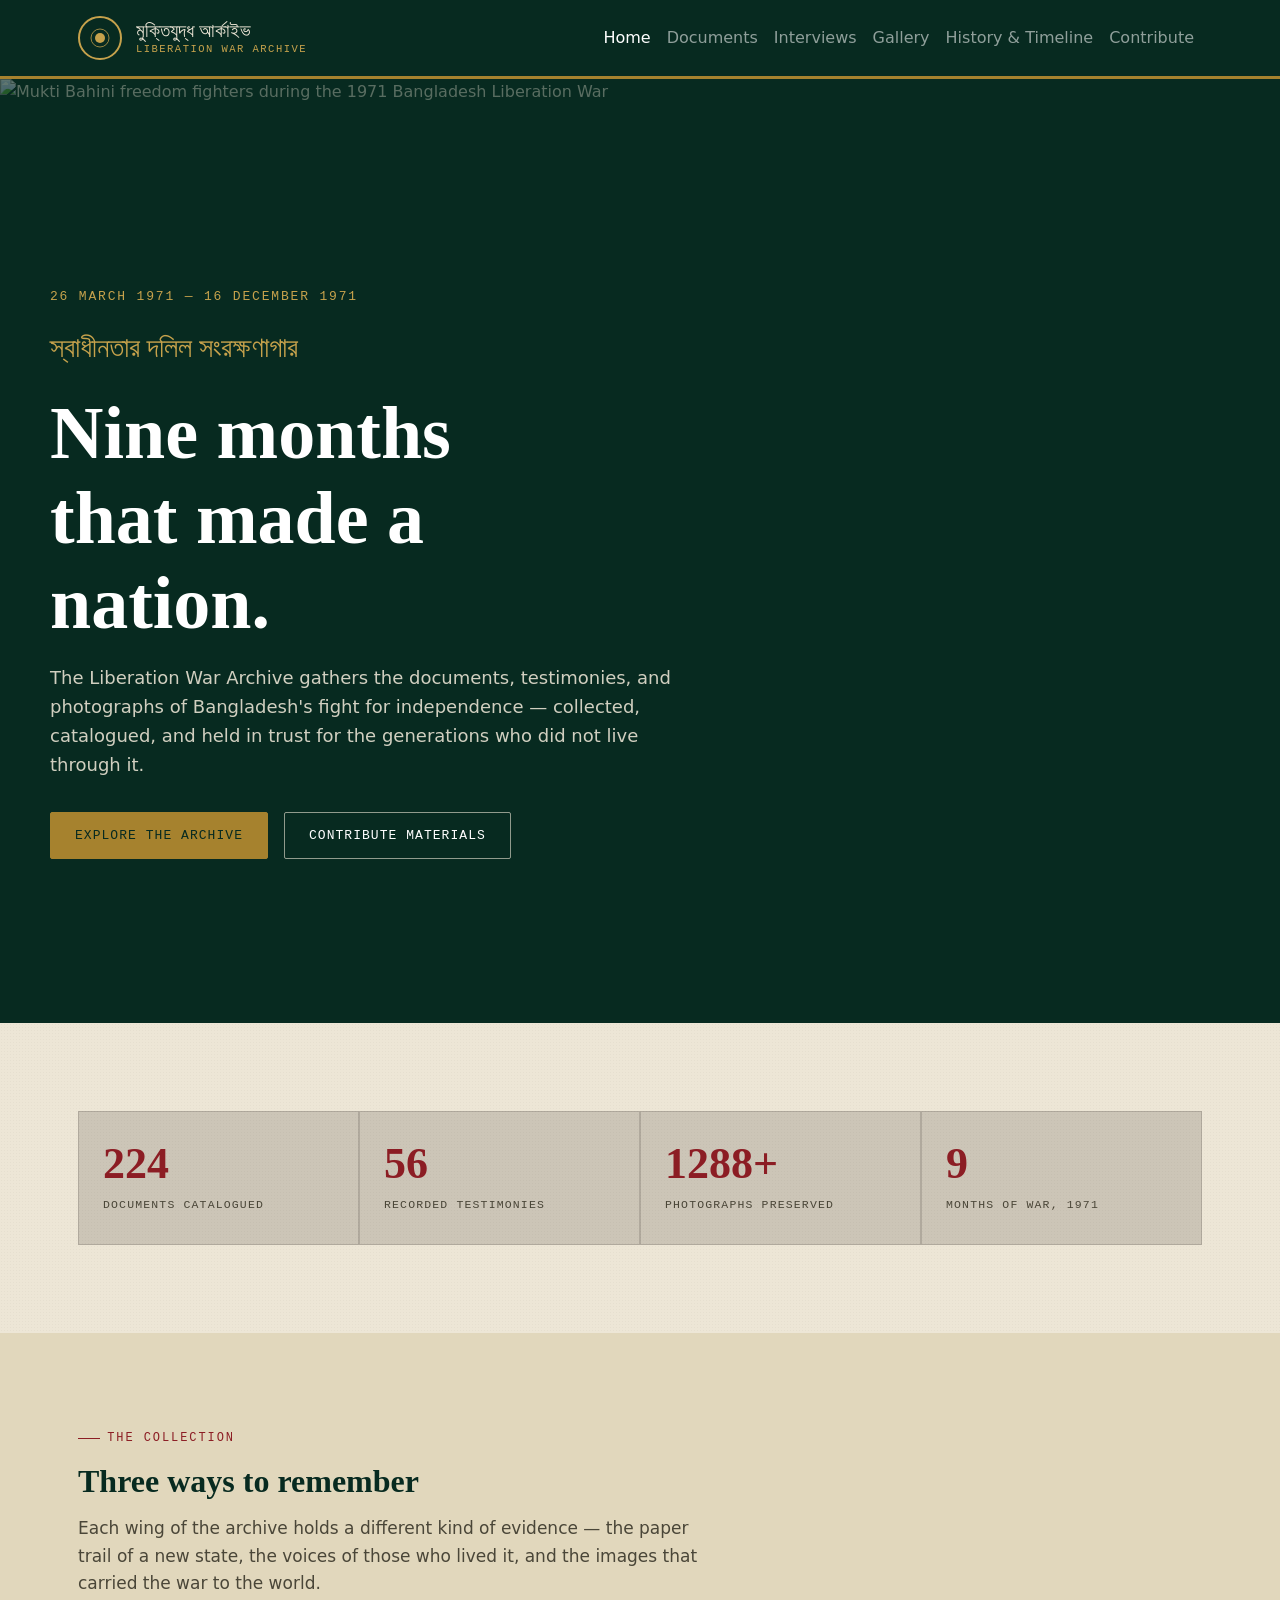
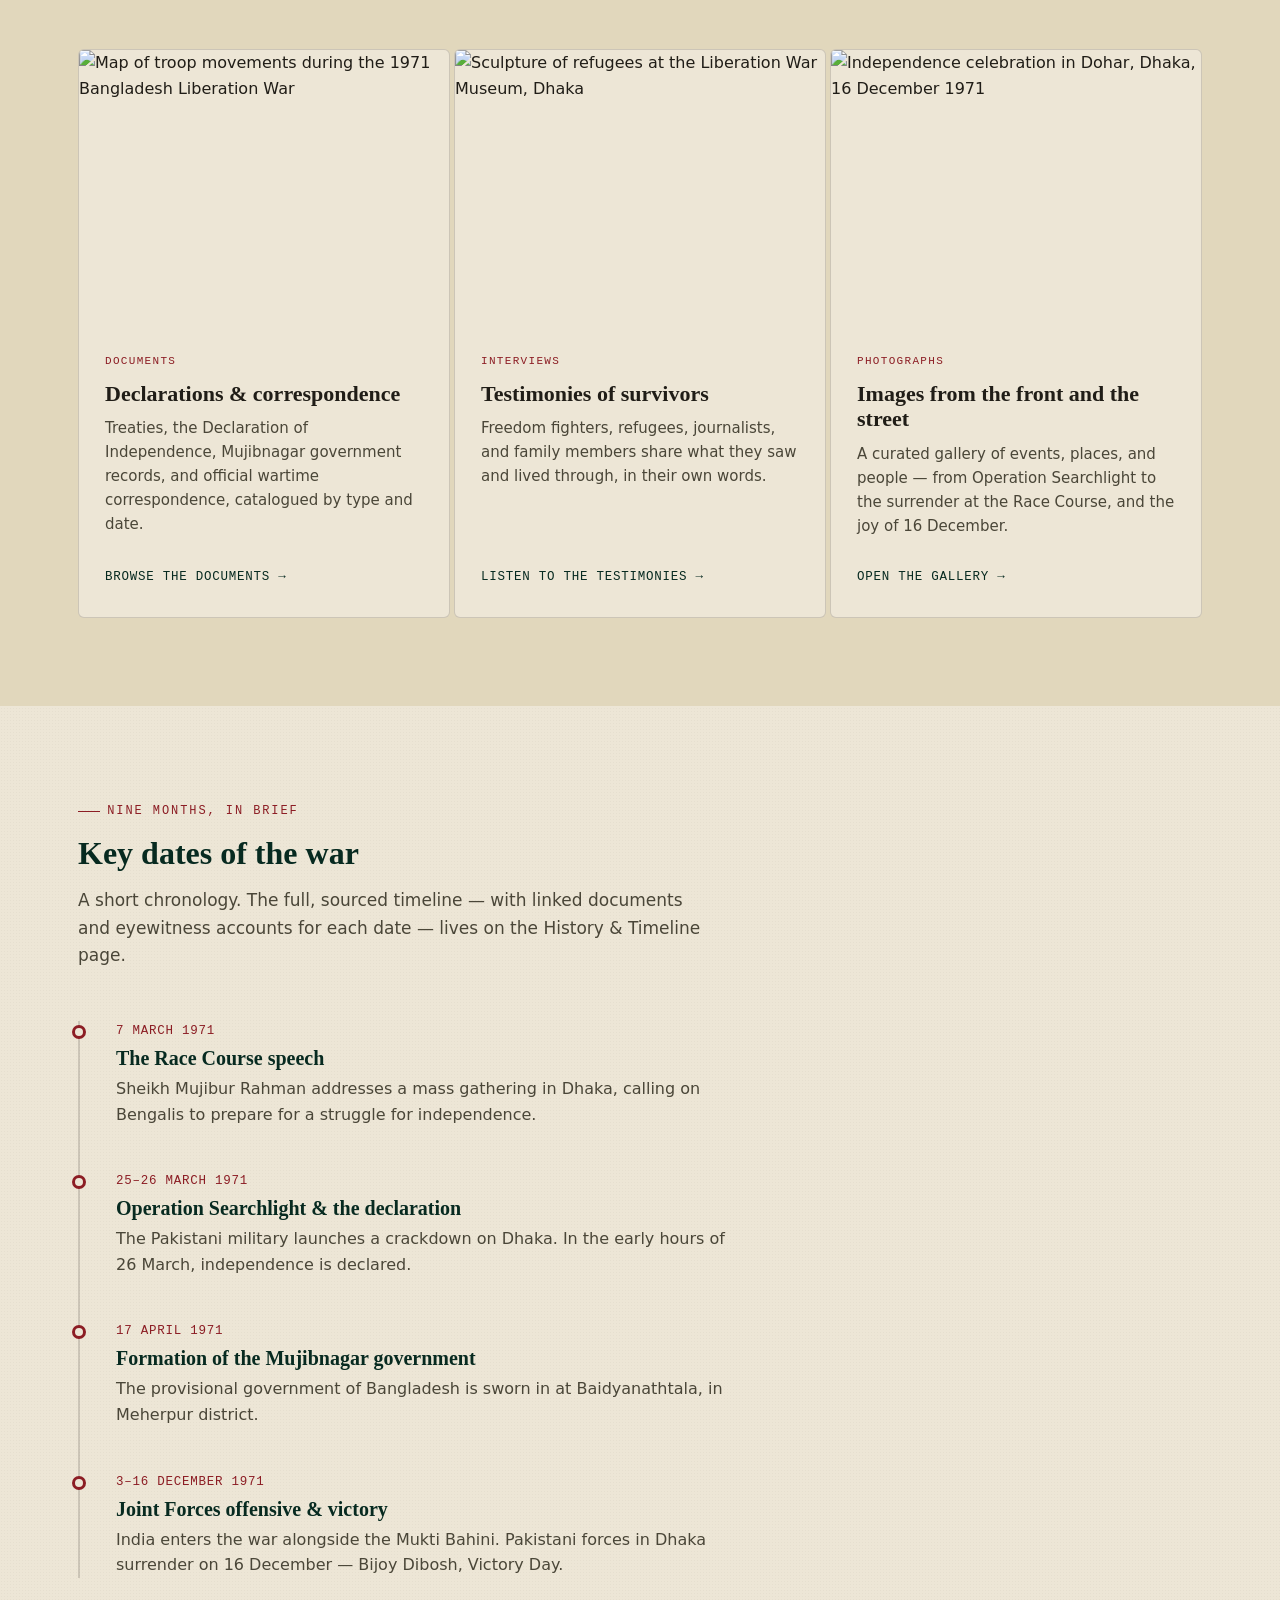
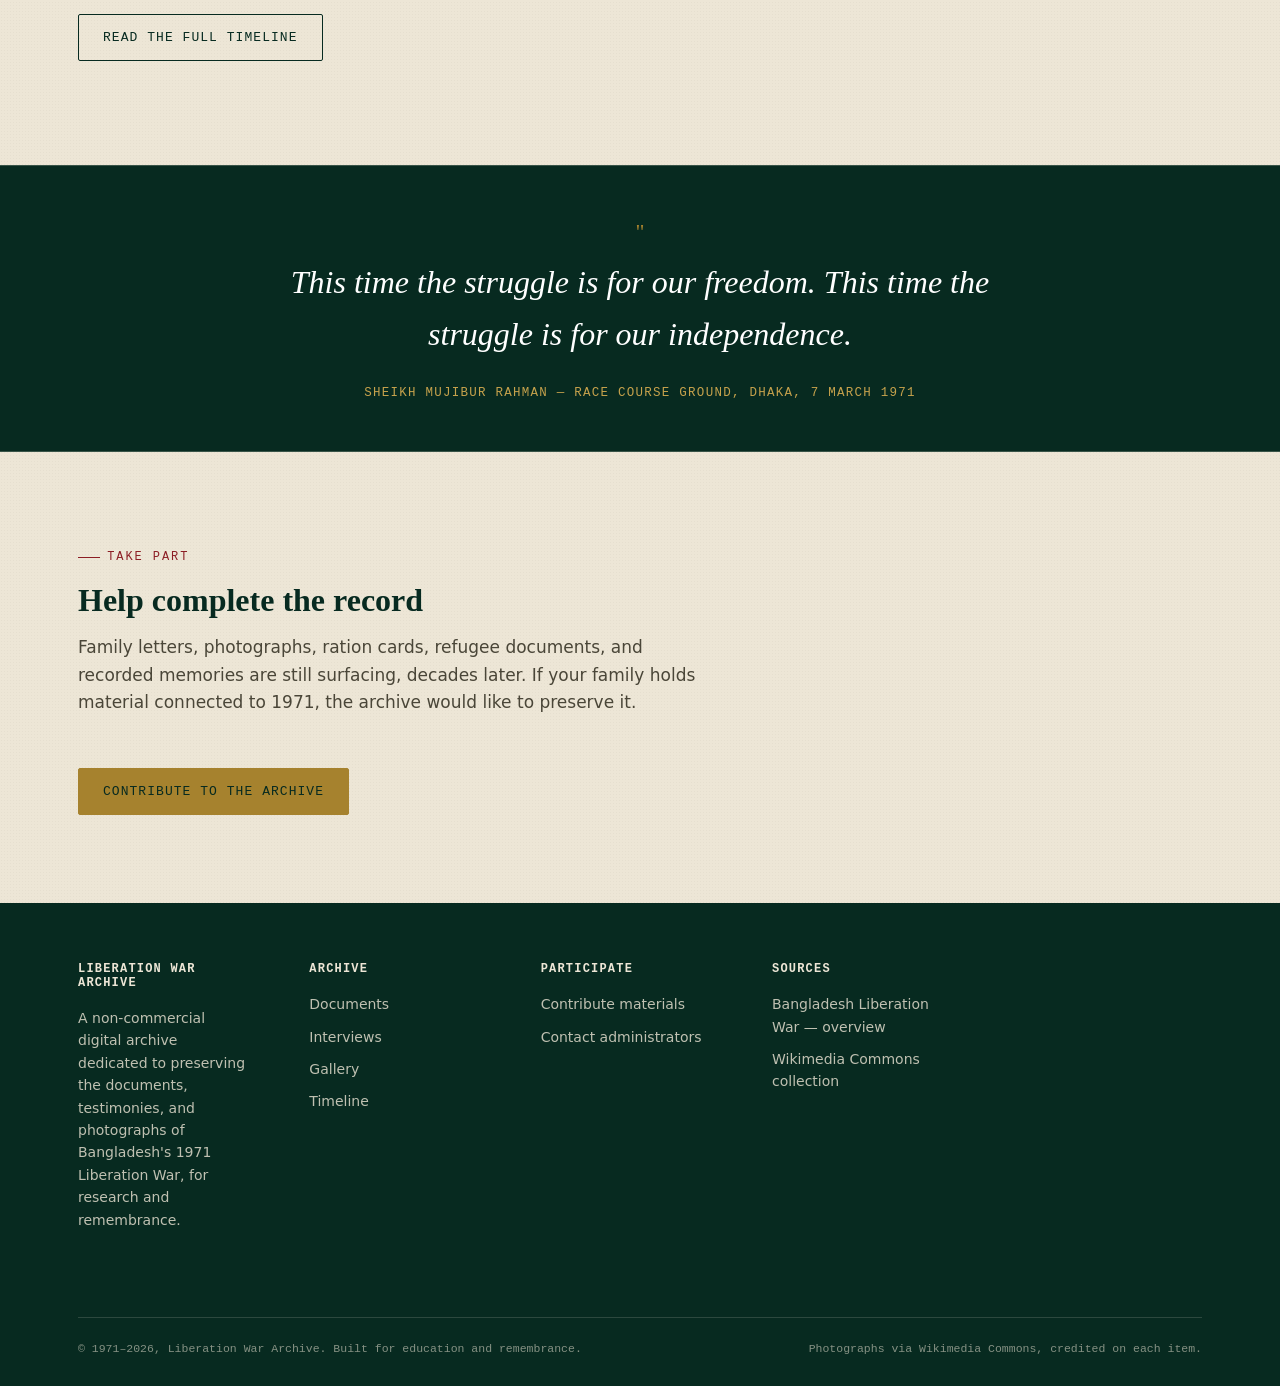
==== commit d8efd304: "update" ====
--- a/index.html
+++ b/index.html
@@ -4,16 +4,13 @@
 <meta charset="UTF-8">
 <meta name="viewport" content="width=device-width, initial-scale=1.0">
 <title>Liberation War Archive — Preserving 1971</title>
-<meta name="description" content="A digital archive preserving the documents, oral histories, and photographs of the 1971 Bangladesh Liberation War.">
-<meta property="og:title" content="Liberation War Archive">
-<meta property="og:description" content="Preserving the documents, testimonies, and photographs of Bangladesh's 1971 Liberation War.">
-<meta name="keywords" content="Bangladesh Liberation War, 1971, Muktijuddho, Bangladesh independence, Mukti Bahini, archive">
 
 <link rel="preconnect" href="https://fonts.googleapis.com">
 
-<link href="https://fonts.googleapis.com/css2?family=Spectral:wght@400;500;600;700&family=Libre+Franklin:wght@400;500;600;700&family=JetBrains+Mono:wght@400;500;600&family=Noto+Serif+Bengali:wght@400;600&display=swap" rel="stylesheet">
-
-<link href="https://cdn.jsdelivr.net/npm/bootstrap@5.3.0/dist/css/bootstrap.min.css" rel="stylesheet">
+<link href="css/css2.css" rel="stylesheet">
+
+<link href="css/bootstrap.min.css" rel="stylesheet">
+
 <link rel="stylesheet" href="css/style.css">
 
 </head>
@@ -227,7 +224,9 @@
   </div>
 </footer>
 
-<script src="https://cdn.jsdelivr.net/npm/bootstrap@5.3.0/dist/js/bootstrap.bundle.min.js"></script>
+
+<script src="js/bootstrap.bundle.min.js"></script>
+
 <script src="js/main.js"></script>
 </body>
 </html>
--- a/css/css2.css
+++ b/css/css2.css
@@ -0,0 +1,582 @@
+/* cyrillic-ext */
+@font-face {
+  font-family: 'JetBrains Mono';
+  font-style: normal;
+  font-weight: 400;
+  font-display: swap;
+  src: url(https://fonts.gstatic.com/s/jetbrainsmono/v24/tDbv2o-flEEny0FZhsfKu5WU4zr3E_BX0PnT8RD8yKwBNntkaToggR7BYRbKPx3cwhsk.woff2) format('woff2');
+  unicode-range: U+0460-052F, U+1C80-1C8A, U+20B4, U+2DE0-2DFF, U+A640-A69F, U+FE2E-FE2F;
+}
+/* cyrillic */
+@font-face {
+  font-family: 'JetBrains Mono';
+  font-style: normal;
+  font-weight: 400;
+  font-display: swap;
+  src: url(https://fonts.gstatic.com/s/jetbrainsmono/v24/tDbv2o-flEEny0FZhsfKu5WU4zr3E_BX0PnT8RD8yKwBNntkaToggR7BYRbKPxTcwhsk.woff2) format('woff2');
+  unicode-range: U+0301, U+0400-045F, U+0490-0491, U+04B0-04B1, U+2116;
+}
+/* greek */
+@font-face {
+  font-family: 'JetBrains Mono';
+  font-style: normal;
+  font-weight: 400;
+  font-display: swap;
+  src: url(https://fonts.gstatic.com/s/jetbrainsmono/v24/tDbv2o-flEEny0FZhsfKu5WU4zr3E_BX0PnT8RD8yKwBNntkaToggR7BYRbKPxPcwhsk.woff2) format('woff2');
+  unicode-range: U+0370-0377, U+037A-037F, U+0384-038A, U+038C, U+038E-03A1, U+03A3-03FF;
+}
+/* vietnamese */
+@font-face {
+  font-family: 'JetBrains Mono';
+  font-style: normal;
+  font-weight: 400;
+  font-display: swap;
+  src: url(https://fonts.gstatic.com/s/jetbrainsmono/v24/tDbv2o-flEEny0FZhsfKu5WU4zr3E_BX0PnT8RD8yKwBNntkaToggR7BYRbKPx_cwhsk.woff2) format('woff2');
+  unicode-range: U+0102-0103, U+0110-0111, U+0128-0129, U+0168-0169, U+01A0-01A1, U+01AF-01B0, U+0300-0301, U+0303-0304, U+0308-0309, U+0323, U+0329, U+1EA0-1EF9, U+20AB;
+}
+/* latin-ext */
+@font-face {
+  font-family: 'JetBrains Mono';
+  font-style: normal;
+  font-weight: 400;
+  font-display: swap;
+  src: url(https://fonts.gstatic.com/s/jetbrainsmono/v24/tDbv2o-flEEny0FZhsfKu5WU4zr3E_BX0PnT8RD8yKwBNntkaToggR7BYRbKPx7cwhsk.woff2) format('woff2');
+  unicode-range: U+0100-02BA, U+02BD-02C5, U+02C7-02CC, U+02CE-02D7, U+02DD-02FF, U+0304, U+0308, U+0329, U+1D00-1DBF, U+1E00-1E9F, U+1EF2-1EFF, U+2020, U+20A0-20AB, U+20AD-20C0, U+2113, U+2C60-2C7F, U+A720-A7FF;
+}
+/* latin */
+@font-face {
+  font-family: 'JetBrains Mono';
+  font-style: normal;
+  font-weight: 400;
+  font-display: swap;
+  src: url(https://fonts.gstatic.com/s/jetbrainsmono/v24/tDbv2o-flEEny0FZhsfKu5WU4zr3E_BX0PnT8RD8yKwBNntkaToggR7BYRbKPxDcwg.woff2) format('woff2');
+  unicode-range: U+0000-00FF, U+0131, U+0152-0153, U+02BB-02BC, U+02C6, U+02DA, U+02DC, U+0304, U+0308, U+0329, U+2000-206F, U+20AC, U+2122, U+2191, U+2193, U+2212, U+2215, U+FEFF, U+FFFD;
+}
+/* cyrillic-ext */
+@font-face {
+  font-family: 'JetBrains Mono';
+  font-style: normal;
+  font-weight: 500;
+  font-display: swap;
+  src: url(https://fonts.gstatic.com/s/jetbrainsmono/v24/tDbv2o-flEEny0FZhsfKu5WU4zr3E_BX0PnT8RD8yKwBNntkaToggR7BYRbKPx3cwhsk.woff2) format('woff2');
+  unicode-range: U+0460-052F, U+1C80-1C8A, U+20B4, U+2DE0-2DFF, U+A640-A69F, U+FE2E-FE2F;
+}
+/* cyrillic */
+@font-face {
+  font-family: 'JetBrains Mono';
+  font-style: normal;
+  font-weight: 500;
+  font-display: swap;
+  src: url(https://fonts.gstatic.com/s/jetbrainsmono/v24/tDbv2o-flEEny0FZhsfKu5WU4zr3E_BX0PnT8RD8yKwBNntkaToggR7BYRbKPxTcwhsk.woff2) format('woff2');
+  unicode-range: U+0301, U+0400-045F, U+0490-0491, U+04B0-04B1, U+2116;
+}
+/* greek */
+@font-face {
+  font-family: 'JetBrains Mono';
+  font-style: normal;
+  font-weight: 500;
+  font-display: swap;
+  src: url(https://fonts.gstatic.com/s/jetbrainsmono/v24/tDbv2o-flEEny0FZhsfKu5WU4zr3E_BX0PnT8RD8yKwBNntkaToggR7BYRbKPxPcwhsk.woff2) format('woff2');
+  unicode-range: U+0370-0377, U+037A-037F, U+0384-038A, U+038C, U+038E-03A1, U+03A3-03FF;
+}
+/* vietnamese */
+@font-face {
+  font-family: 'JetBrains Mono';
+  font-style: normal;
+  font-weight: 500;
+  font-display: swap;
+  src: url(https://fonts.gstatic.com/s/jetbrainsmono/v24/tDbv2o-flEEny0FZhsfKu5WU4zr3E_BX0PnT8RD8yKwBNntkaToggR7BYRbKPx_cwhsk.woff2) format('woff2');
+  unicode-range: U+0102-0103, U+0110-0111, U+0128-0129, U+0168-0169, U+01A0-01A1, U+01AF-01B0, U+0300-0301, U+0303-0304, U+0308-0309, U+0323, U+0329, U+1EA0-1EF9, U+20AB;
+}
+/* latin-ext */
+@font-face {
+  font-family: 'JetBrains Mono';
+  font-style: normal;
+  font-weight: 500;
+  font-display: swap;
+  src: url(https://fonts.gstatic.com/s/jetbrainsmono/v24/tDbv2o-flEEny0FZhsfKu5WU4zr3E_BX0PnT8RD8yKwBNntkaToggR7BYRbKPx7cwhsk.woff2) format('woff2');
+  unicode-range: U+0100-02BA, U+02BD-02C5, U+02C7-02CC, U+02CE-02D7, U+02DD-02FF, U+0304, U+0308, U+0329, U+1D00-1DBF, U+1E00-1E9F, U+1EF2-1EFF, U+2020, U+20A0-20AB, U+20AD-20C0, U+2113, U+2C60-2C7F, U+A720-A7FF;
+}
+/* latin */
+@font-face {
+  font-family: 'JetBrains Mono';
+  font-style: normal;
+  font-weight: 500;
+  font-display: swap;
+  src: url(https://fonts.gstatic.com/s/jetbrainsmono/v24/tDbv2o-flEEny0FZhsfKu5WU4zr3E_BX0PnT8RD8yKwBNntkaToggR7BYRbKPxDcwg.woff2) format('woff2');
+  unicode-range: U+0000-00FF, U+0131, U+0152-0153, U+02BB-02BC, U+02C6, U+02DA, U+02DC, U+0304, U+0308, U+0329, U+2000-206F, U+20AC, U+2122, U+2191, U+2193, U+2212, U+2215, U+FEFF, U+FFFD;
+}
+/* cyrillic-ext */
+@font-face {
+  font-family: 'JetBrains Mono';
+  font-style: normal;
+  font-weight: 600;
+  font-display: swap;
+  src: url(https://fonts.gstatic.com/s/jetbrainsmono/v24/tDbv2o-flEEny0FZhsfKu5WU4zr3E_BX0PnT8RD8yKwBNntkaToggR7BYRbKPx3cwhsk.woff2) format('woff2');
+  unicode-range: U+0460-052F, U+1C80-1C8A, U+20B4, U+2DE0-2DFF, U+A640-A69F, U+FE2E-FE2F;
+}
+/* cyrillic */
+@font-face {
+  font-family: 'JetBrains Mono';
+  font-style: normal;
+  font-weight: 600;
+  font-display: swap;
+  src: url(https://fonts.gstatic.com/s/jetbrainsmono/v24/tDbv2o-flEEny0FZhsfKu5WU4zr3E_BX0PnT8RD8yKwBNntkaToggR7BYRbKPxTcwhsk.woff2) format('woff2');
+  unicode-range: U+0301, U+0400-045F, U+0490-0491, U+04B0-04B1, U+2116;
+}
+/* greek */
+@font-face {
+  font-family: 'JetBrains Mono';
+  font-style: normal;
+  font-weight: 600;
+  font-display: swap;
+  src: url(https://fonts.gstatic.com/s/jetbrainsmono/v24/tDbv2o-flEEny0FZhsfKu5WU4zr3E_BX0PnT8RD8yKwBNntkaToggR7BYRbKPxPcwhsk.woff2) format('woff2');
+  unicode-range: U+0370-0377, U+037A-037F, U+0384-038A, U+038C, U+038E-03A1, U+03A3-03FF;
+}
+/* vietnamese */
+@font-face {
+  font-family: 'JetBrains Mono';
+  font-style: normal;
+  font-weight: 600;
+  font-display: swap;
+  src: url(https://fonts.gstatic.com/s/jetbrainsmono/v24/tDbv2o-flEEny0FZhsfKu5WU4zr3E_BX0PnT8RD8yKwBNntkaToggR7BYRbKPx_cwhsk.woff2) format('woff2');
+  unicode-range: U+0102-0103, U+0110-0111, U+0128-0129, U+0168-0169, U+01A0-01A1, U+01AF-01B0, U+0300-0301, U+0303-0304, U+0308-0309, U+0323, U+0329, U+1EA0-1EF9, U+20AB;
+}
+/* latin-ext */
+@font-face {
+  font-family: 'JetBrains Mono';
+  font-style: normal;
+  font-weight: 600;
+  font-display: swap;
+  src: url(https://fonts.gstatic.com/s/jetbrainsmono/v24/tDbv2o-flEEny0FZhsfKu5WU4zr3E_BX0PnT8RD8yKwBNntkaToggR7BYRbKPx7cwhsk.woff2) format('woff2');
+  unicode-range: U+0100-02BA, U+02BD-02C5, U+02C7-02CC, U+02CE-02D7, U+02DD-02FF, U+0304, U+0308, U+0329, U+1D00-1DBF, U+1E00-1E9F, U+1EF2-1EFF, U+2020, U+20A0-20AB, U+20AD-20C0, U+2113, U+2C60-2C7F, U+A720-A7FF;
+}
+/* latin */
+@font-face {
+  font-family: 'JetBrains Mono';
+  font-style: normal;
+  font-weight: 600;
+  font-display: swap;
+  src: url(https://fonts.gstatic.com/s/jetbrainsmono/v24/tDbv2o-flEEny0FZhsfKu5WU4zr3E_BX0PnT8RD8yKwBNntkaToggR7BYRbKPxDcwg.woff2) format('woff2');
+  unicode-range: U+0000-00FF, U+0131, U+0152-0153, U+02BB-02BC, U+02C6, U+02DA, U+02DC, U+0304, U+0308, U+0329, U+2000-206F, U+20AC, U+2122, U+2191, U+2193, U+2212, U+2215, U+FEFF, U+FFFD;
+}
+/* cyrillic-ext */
+@font-face {
+  font-family: 'Libre Franklin';
+  font-style: normal;
+  font-weight: 400;
+  font-display: swap;
+  src: url(https://fonts.gstatic.com/s/librefranklin/v20/jizDREVItHgc8qDIbSTKq4XkRiUS2zcLig.woff2) format('woff2');
+  unicode-range: U+0460-052F, U+1C80-1C8A, U+20B4, U+2DE0-2DFF, U+A640-A69F, U+FE2E-FE2F;
+}
+/* cyrillic */
+@font-face {
+  font-family: 'Libre Franklin';
+  font-style: normal;
+  font-weight: 400;
+  font-display: swap;
+  src: url(https://fonts.gstatic.com/s/librefranklin/v20/jizDREVItHgc8qDIbSTKq4XkRiUb2zcLig.woff2) format('woff2');
+  unicode-range: U+0301, U+0400-045F, U+0490-0491, U+04B0-04B1, U+2116;
+}
+/* vietnamese */
+@font-face {
+  font-family: 'Libre Franklin';
+  font-style: normal;
+  font-weight: 400;
+  font-display: swap;
+  src: url(https://fonts.gstatic.com/s/librefranklin/v20/jizDREVItHgc8qDIbSTKq4XkRiUQ2zcLig.woff2) format('woff2');
+  unicode-range: U+0102-0103, U+0110-0111, U+0128-0129, U+0168-0169, U+01A0-01A1, U+01AF-01B0, U+0300-0301, U+0303-0304, U+0308-0309, U+0323, U+0329, U+1EA0-1EF9, U+20AB;
+}
+/* latin-ext */
+@font-face {
+  font-family: 'Libre Franklin';
+  font-style: normal;
+  font-weight: 400;
+  font-display: swap;
+  src: url(https://fonts.gstatic.com/s/librefranklin/v20/jizDREVItHgc8qDIbSTKq4XkRiUR2zcLig.woff2) format('woff2');
+  unicode-range: U+0100-02BA, U+02BD-02C5, U+02C7-02CC, U+02CE-02D7, U+02DD-02FF, U+0304, U+0308, U+0329, U+1D00-1DBF, U+1E00-1E9F, U+1EF2-1EFF, U+2020, U+20A0-20AB, U+20AD-20C0, U+2113, U+2C60-2C7F, U+A720-A7FF;
+}
+/* latin */
+@font-face {
+  font-family: 'Libre Franklin';
+  font-style: normal;
+  font-weight: 400;
+  font-display: swap;
+  src: url(https://fonts.gstatic.com/s/librefranklin/v20/jizDREVItHgc8qDIbSTKq4XkRiUf2zc.woff2) format('woff2');
+  unicode-range: U+0000-00FF, U+0131, U+0152-0153, U+02BB-02BC, U+02C6, U+02DA, U+02DC, U+0304, U+0308, U+0329, U+2000-206F, U+20AC, U+2122, U+2191, U+2193, U+2212, U+2215, U+FEFF, U+FFFD;
+}
+/* cyrillic-ext */
+@font-face {
+  font-family: 'Libre Franklin';
+  font-style: normal;
+  font-weight: 500;
+  font-display: swap;
+  src: url(https://fonts.gstatic.com/s/librefranklin/v20/jizDREVItHgc8qDIbSTKq4XkRiUS2zcLig.woff2) format('woff2');
+  unicode-range: U+0460-052F, U+1C80-1C8A, U+20B4, U+2DE0-2DFF, U+A640-A69F, U+FE2E-FE2F;
+}
+/* cyrillic */
+@font-face {
+  font-family: 'Libre Franklin';
+  font-style: normal;
+  font-weight: 500;
+  font-display: swap;
+  src: url(https://fonts.gstatic.com/s/librefranklin/v20/jizDREVItHgc8qDIbSTKq4XkRiUb2zcLig.woff2) format('woff2');
+  unicode-range: U+0301, U+0400-045F, U+0490-0491, U+04B0-04B1, U+2116;
+}
+/* vietnamese */
+@font-face {
+  font-family: 'Libre Franklin';
+  font-style: normal;
+  font-weight: 500;
+  font-display: swap;
+  src: url(https://fonts.gstatic.com/s/librefranklin/v20/jizDREVItHgc8qDIbSTKq4XkRiUQ2zcLig.woff2) format('woff2');
+  unicode-range: U+0102-0103, U+0110-0111, U+0128-0129, U+0168-0169, U+01A0-01A1, U+01AF-01B0, U+0300-0301, U+0303-0304, U+0308-0309, U+0323, U+0329, U+1EA0-1EF9, U+20AB;
+}
+/* latin-ext */
+@font-face {
+  font-family: 'Libre Franklin';
+  font-style: normal;
+  font-weight: 500;
+  font-display: swap;
+  src: url(https://fonts.gstatic.com/s/librefranklin/v20/jizDREVItHgc8qDIbSTKq4XkRiUR2zcLig.woff2) format('woff2');
+  unicode-range: U+0100-02BA, U+02BD-02C5, U+02C7-02CC, U+02CE-02D7, U+02DD-02FF, U+0304, U+0308, U+0329, U+1D00-1DBF, U+1E00-1E9F, U+1EF2-1EFF, U+2020, U+20A0-20AB, U+20AD-20C0, U+2113, U+2C60-2C7F, U+A720-A7FF;
+}
+/* latin */
+@font-face {
+  font-family: 'Libre Franklin';
+  font-style: normal;
+  font-weight: 500;
+  font-display: swap;
+  src: url(https://fonts.gstatic.com/s/librefranklin/v20/jizDREVItHgc8qDIbSTKq4XkRiUf2zc.woff2) format('woff2');
+  unicode-range: U+0000-00FF, U+0131, U+0152-0153, U+02BB-02BC, U+02C6, U+02DA, U+02DC, U+0304, U+0308, U+0329, U+2000-206F, U+20AC, U+2122, U+2191, U+2193, U+2212, U+2215, U+FEFF, U+FFFD;
+}
+/* cyrillic-ext */
+@font-face {
+  font-family: 'Libre Franklin';
+  font-style: normal;
+  font-weight: 600;
+  font-display: swap;
+  src: url(https://fonts.gstatic.com/s/librefranklin/v20/jizDREVItHgc8qDIbSTKq4XkRiUS2zcLig.woff2) format('woff2');
+  unicode-range: U+0460-052F, U+1C80-1C8A, U+20B4, U+2DE0-2DFF, U+A640-A69F, U+FE2E-FE2F;
+}
+/* cyrillic */
+@font-face {
+  font-family: 'Libre Franklin';
+  font-style: normal;
+  font-weight: 600;
+  font-display: swap;
+  src: url(https://fonts.gstatic.com/s/librefranklin/v20/jizDREVItHgc8qDIbSTKq4XkRiUb2zcLig.woff2) format('woff2');
+  unicode-range: U+0301, U+0400-045F, U+0490-0491, U+04B0-04B1, U+2116;
+}
+/* vietnamese */
+@font-face {
+  font-family: 'Libre Franklin';
+  font-style: normal;
+  font-weight: 600;
+  font-display: swap;
+  src: url(https://fonts.gstatic.com/s/librefranklin/v20/jizDREVItHgc8qDIbSTKq4XkRiUQ2zcLig.woff2) format('woff2');
+  unicode-range: U+0102-0103, U+0110-0111, U+0128-0129, U+0168-0169, U+01A0-01A1, U+01AF-01B0, U+0300-0301, U+0303-0304, U+0308-0309, U+0323, U+0329, U+1EA0-1EF9, U+20AB;
+}
+/* latin-ext */
+@font-face {
+  font-family: 'Libre Franklin';
+  font-style: normal;
+  font-weight: 600;
+  font-display: swap;
+  src: url(https://fonts.gstatic.com/s/librefranklin/v20/jizDREVItHgc8qDIbSTKq4XkRiUR2zcLig.woff2) format('woff2');
+  unicode-range: U+0100-02BA, U+02BD-02C5, U+02C7-02CC, U+02CE-02D7, U+02DD-02FF, U+0304, U+0308, U+0329, U+1D00-1DBF, U+1E00-1E9F, U+1EF2-1EFF, U+2020, U+20A0-20AB, U+20AD-20C0, U+2113, U+2C60-2C7F, U+A720-A7FF;
+}
+/* latin */
+@font-face {
+  font-family: 'Libre Franklin';
+  font-style: normal;
+  font-weight: 600;
+  font-display: swap;
+  src: url(https://fonts.gstatic.com/s/librefranklin/v20/jizDREVItHgc8qDIbSTKq4XkRiUf2zc.woff2) format('woff2');
+  unicode-range: U+0000-00FF, U+0131, U+0152-0153, U+02BB-02BC, U+02C6, U+02DA, U+02DC, U+0304, U+0308, U+0329, U+2000-206F, U+20AC, U+2122, U+2191, U+2193, U+2212, U+2215, U+FEFF, U+FFFD;
+}
+/* cyrillic-ext */
+@font-face {
+  font-family: 'Libre Franklin';
+  font-style: normal;
+  font-weight: 700;
+  font-display: swap;
+  src: url(https://fonts.gstatic.com/s/librefranklin/v20/jizDREVItHgc8qDIbSTKq4XkRiUS2zcLig.woff2) format('woff2');
+  unicode-range: U+0460-052F, U+1C80-1C8A, U+20B4, U+2DE0-2DFF, U+A640-A69F, U+FE2E-FE2F;
+}
+/* cyrillic */
+@font-face {
+  font-family: 'Libre Franklin';
+  font-style: normal;
+  font-weight: 700;
+  font-display: swap;
+  src: url(https://fonts.gstatic.com/s/librefranklin/v20/jizDREVItHgc8qDIbSTKq4XkRiUb2zcLig.woff2) format('woff2');
+  unicode-range: U+0301, U+0400-045F, U+0490-0491, U+04B0-04B1, U+2116;
+}
+/* vietnamese */
+@font-face {
+  font-family: 'Libre Franklin';
+  font-style: normal;
+  font-weight: 700;
+  font-display: swap;
+  src: url(https://fonts.gstatic.com/s/librefranklin/v20/jizDREVItHgc8qDIbSTKq4XkRiUQ2zcLig.woff2) format('woff2');
+  unicode-range: U+0102-0103, U+0110-0111, U+0128-0129, U+0168-0169, U+01A0-01A1, U+01AF-01B0, U+0300-0301, U+0303-0304, U+0308-0309, U+0323, U+0329, U+1EA0-1EF9, U+20AB;
+}
+/* latin-ext */
+@font-face {
+  font-family: 'Libre Franklin';
+  font-style: normal;
+  font-weight: 700;
+  font-display: swap;
+  src: url(https://fonts.gstatic.com/s/librefranklin/v20/jizDREVItHgc8qDIbSTKq4XkRiUR2zcLig.woff2) format('woff2');
+  unicode-range: U+0100-02BA, U+02BD-02C5, U+02C7-02CC, U+02CE-02D7, U+02DD-02FF, U+0304, U+0308, U+0329, U+1D00-1DBF, U+1E00-1E9F, U+1EF2-1EFF, U+2020, U+20A0-20AB, U+20AD-20C0, U+2113, U+2C60-2C7F, U+A720-A7FF;
+}
+/* latin */
+@font-face {
+  font-family: 'Libre Franklin';
+  font-style: normal;
+  font-weight: 700;
+  font-display: swap;
+  src: url(https://fonts.gstatic.com/s/librefranklin/v20/jizDREVItHgc8qDIbSTKq4XkRiUf2zc.woff2) format('woff2');
+  unicode-range: U+0000-00FF, U+0131, U+0152-0153, U+02BB-02BC, U+02C6, U+02DA, U+02DC, U+0304, U+0308, U+0329, U+2000-206F, U+20AC, U+2122, U+2191, U+2193, U+2212, U+2215, U+FEFF, U+FFFD;
+}
+/* bengali */
+@font-face {
+  font-family: 'Noto Serif Bengali';
+  font-style: normal;
+  font-weight: 400;
+  font-stretch: 100%;
+  font-display: swap;
+  src: url(https://fonts.gstatic.com/s/notoserifbengali/v31/hYkhPvggTvnzO14VSXltirUdnnkt1pwmWrprmO7RjE0a5BtdKyg8JCJZ.woff2) format('woff2');
+  unicode-range: U+0951-0952, U+0964-0965, U+0980-09FE, U+1CD0, U+1CD2, U+1CD5-1CD6, U+1CD8, U+1CE1, U+1CEA, U+1CED, U+1CF2, U+1CF5-1CF7, U+200C-200D, U+20B9, U+25CC, U+A8F1;
+}
+/* latin-ext */
+@font-face {
+  font-family: 'Noto Serif Bengali';
+  font-style: normal;
+  font-weight: 400;
+  font-stretch: 100%;
+  font-display: swap;
+  src: url(https://fonts.gstatic.com/s/notoserifbengali/v31/hYkhPvggTvnzO14VSXltirUdnnkt1pwmWrprmO7RjE0a5BtdKzQ8JCJZ.woff2) format('woff2');
+  unicode-range: U+0100-02BA, U+02BD-02C5, U+02C7-02CC, U+02CE-02D7, U+02DD-02FF, U+0304, U+0308, U+0329, U+1D00-1DBF, U+1E00-1E9F, U+1EF2-1EFF, U+2020, U+20A0-20AB, U+20AD-20C0, U+2113, U+2C60-2C7F, U+A720-A7FF;
+}
+/* latin */
+@font-face {
+  font-family: 'Noto Serif Bengali';
+  font-style: normal;
+  font-weight: 400;
+  font-stretch: 100%;
+  font-display: swap;
+  src: url(https://fonts.gstatic.com/s/notoserifbengali/v31/hYkhPvggTvnzO14VSXltirUdnnkt1pwmWrprmO7RjE0a5BtdKzo8JA.woff2) format('woff2');
+  unicode-range: U+0000-00FF, U+0131, U+0152-0153, U+02BB-02BC, U+02C6, U+02DA, U+02DC, U+0304, U+0308, U+0329, U+2000-206F, U+20AC, U+2122, U+2191, U+2193, U+2212, U+2215, U+FEFF, U+FFFD;
+}
+/* bengali */
+@font-face {
+  font-family: 'Noto Serif Bengali';
+  font-style: normal;
+  font-weight: 600;
+  font-stretch: 100%;
+  font-display: swap;
+  src: url(https://fonts.gstatic.com/s/notoserifbengali/v31/hYkhPvggTvnzO14VSXltirUdnnkt1pwmWrprmO7RjE0a5BtdKyg8JCJZ.woff2) format('woff2');
+  unicode-range: U+0951-0952, U+0964-0965, U+0980-09FE, U+1CD0, U+1CD2, U+1CD5-1CD6, U+1CD8, U+1CE1, U+1CEA, U+1CED, U+1CF2, U+1CF5-1CF7, U+200C-200D, U+20B9, U+25CC, U+A8F1;
+}
+/* latin-ext */
+@font-face {
+  font-family: 'Noto Serif Bengali';
+  font-style: normal;
+  font-weight: 600;
+  font-stretch: 100%;
+  font-display: swap;
+  src: url(https://fonts.gstatic.com/s/notoserifbengali/v31/hYkhPvggTvnzO14VSXltirUdnnkt1pwmWrprmO7RjE0a5BtdKzQ8JCJZ.woff2) format('woff2');
+  unicode-range: U+0100-02BA, U+02BD-02C5, U+02C7-02CC, U+02CE-02D7, U+02DD-02FF, U+0304, U+0308, U+0329, U+1D00-1DBF, U+1E00-1E9F, U+1EF2-1EFF, U+2020, U+20A0-20AB, U+20AD-20C0, U+2113, U+2C60-2C7F, U+A720-A7FF;
+}
+/* latin */
+@font-face {
+  font-family: 'Noto Serif Bengali';
+  font-style: normal;
+  font-weight: 600;
+  font-stretch: 100%;
+  font-display: swap;
+  src: url(https://fonts.gstatic.com/s/notoserifbengali/v31/hYkhPvggTvnzO14VSXltirUdnnkt1pwmWrprmO7RjE0a5BtdKzo8JA.woff2) format('woff2');
+  unicode-range: U+0000-00FF, U+0131, U+0152-0153, U+02BB-02BC, U+02C6, U+02DA, U+02DC, U+0304, U+0308, U+0329, U+2000-206F, U+20AC, U+2122, U+2191, U+2193, U+2212, U+2215, U+FEFF, U+FFFD;
+}
+/* cyrillic-ext */
+@font-face {
+  font-family: 'Spectral';
+  font-style: normal;
+  font-weight: 400;
+  font-display: swap;
+  src: url(https://fonts.gstatic.com/s/spectral/v15/rnCr-xNNww_2s0amA9M0knj-SA.woff2) format('woff2');
+  unicode-range: U+0460-052F, U+1C80-1C8A, U+20B4, U+2DE0-2DFF, U+A640-A69F, U+FE2E-FE2F;
+}
+/* cyrillic */
+@font-face {
+  font-family: 'Spectral';
+  font-style: normal;
+  font-weight: 400;
+  font-display: swap;
+  src: url(https://fonts.gstatic.com/s/spectral/v15/rnCr-xNNww_2s0amA9M9knj-SA.woff2) format('woff2');
+  unicode-range: U+0301, U+0400-045F, U+0490-0491, U+04B0-04B1, U+2116;
+}
+/* vietnamese */
+@font-face {
+  font-family: 'Spectral';
+  font-style: normal;
+  font-weight: 400;
+  font-display: swap;
+  src: url(https://fonts.gstatic.com/s/spectral/v15/rnCr-xNNww_2s0amA9M2knj-SA.woff2) format('woff2');
+  unicode-range: U+0102-0103, U+0110-0111, U+0128-0129, U+0168-0169, U+01A0-01A1, U+01AF-01B0, U+0300-0301, U+0303-0304, U+0308-0309, U+0323, U+0329, U+1EA0-1EF9, U+20AB;
+}
+/* latin-ext */
+@font-face {
+  font-family: 'Spectral';
+  font-style: normal;
+  font-weight: 400;
+  font-display: swap;
+  src: url(https://fonts.gstatic.com/s/spectral/v15/rnCr-xNNww_2s0amA9M3knj-SA.woff2) format('woff2');
+  unicode-range: U+0100-02BA, U+02BD-02C5, U+02C7-02CC, U+02CE-02D7, U+02DD-02FF, U+0304, U+0308, U+0329, U+1D00-1DBF, U+1E00-1E9F, U+1EF2-1EFF, U+2020, U+20A0-20AB, U+20AD-20C0, U+2113, U+2C60-2C7F, U+A720-A7FF;
+}
+/* latin */
+@font-face {
+  font-family: 'Spectral';
+  font-style: normal;
+  font-weight: 400;
+  font-display: swap;
+  src: url(https://fonts.gstatic.com/s/spectral/v15/rnCr-xNNww_2s0amA9M5kng.woff2) format('woff2');
+  unicode-range: U+0000-00FF, U+0131, U+0152-0153, U+02BB-02BC, U+02C6, U+02DA, U+02DC, U+0304, U+0308, U+0329, U+2000-206F, U+20AC, U+2122, U+2191, U+2193, U+2212, U+2215, U+FEFF, U+FFFD;
+}
+/* cyrillic-ext */
+@font-face {
+  font-family: 'Spectral';
+  font-style: normal;
+  font-weight: 500;
+  font-display: swap;
+  src: url(https://fonts.gstatic.com/s/spectral/v15/rnCs-xNNww_2s0amA9vKsW3MafadWQ.woff2) format('woff2');
+  unicode-range: U+0460-052F, U+1C80-1C8A, U+20B4, U+2DE0-2DFF, U+A640-A69F, U+FE2E-FE2F;
+}
+/* cyrillic */
+@font-face {
+  font-family: 'Spectral';
+  font-style: normal;
+  font-weight: 500;
+  font-display: swap;
+  src: url(https://fonts.gstatic.com/s/spectral/v15/rnCs-xNNww_2s0amA9vKsW3FafadWQ.woff2) format('woff2');
+  unicode-range: U+0301, U+0400-045F, U+0490-0491, U+04B0-04B1, U+2116;
+}
+/* vietnamese */
+@font-face {
+  font-family: 'Spectral';
+  font-style: normal;
+  font-weight: 500;
+  font-display: swap;
+  src: url(https://fonts.gstatic.com/s/spectral/v15/rnCs-xNNww_2s0amA9vKsW3OafadWQ.woff2) format('woff2');
+  unicode-range: U+0102-0103, U+0110-0111, U+0128-0129, U+0168-0169, U+01A0-01A1, U+01AF-01B0, U+0300-0301, U+0303-0304, U+0308-0309, U+0323, U+0329, U+1EA0-1EF9, U+20AB;
+}
+/* latin-ext */
+@font-face {
+  font-family: 'Spectral';
+  font-style: normal;
+  font-weight: 500;
+  font-display: swap;
+  src: url(https://fonts.gstatic.com/s/spectral/v15/rnCs-xNNww_2s0amA9vKsW3PafadWQ.woff2) format('woff2');
+  unicode-range: U+0100-02BA, U+02BD-02C5, U+02C7-02CC, U+02CE-02D7, U+02DD-02FF, U+0304, U+0308, U+0329, U+1D00-1DBF, U+1E00-1E9F, U+1EF2-1EFF, U+2020, U+20A0-20AB, U+20AD-20C0, U+2113, U+2C60-2C7F, U+A720-A7FF;
+}
+/* latin */
+@font-face {
+  font-family: 'Spectral';
+  font-style: normal;
+  font-weight: 500;
+  font-display: swap;
+  src: url(https://fonts.gstatic.com/s/spectral/v15/rnCs-xNNww_2s0amA9vKsW3BafY.woff2) format('woff2');
+  unicode-range: U+0000-00FF, U+0131, U+0152-0153, U+02BB-02BC, U+02C6, U+02DA, U+02DC, U+0304, U+0308, U+0329, U+2000-206F, U+20AC, U+2122, U+2191, U+2193, U+2212, U+2215, U+FEFF, U+FFFD;
+}
+/* cyrillic-ext */
+@font-face {
+  font-family: 'Spectral';
+  font-style: normal;
+  font-weight: 600;
+  font-display: swap;
+  src: url(https://fonts.gstatic.com/s/spectral/v15/rnCs-xNNww_2s0amA9vmtm3MafadWQ.woff2) format('woff2');
+  unicode-range: U+0460-052F, U+1C80-1C8A, U+20B4, U+2DE0-2DFF, U+A640-A69F, U+FE2E-FE2F;
+}
+/* cyrillic */
+@font-face {
+  font-family: 'Spectral';
+  font-style: normal;
+  font-weight: 600;
+  font-display: swap;
+  src: url(https://fonts.gstatic.com/s/spectral/v15/rnCs-xNNww_2s0amA9vmtm3FafadWQ.woff2) format('woff2');
+  unicode-range: U+0301, U+0400-045F, U+0490-0491, U+04B0-04B1, U+2116;
+}
+/* vietnamese */
+@font-face {
+  font-family: 'Spectral';
+  font-style: normal;
+  font-weight: 600;
+  font-display: swap;
+  src: url(https://fonts.gstatic.com/s/spectral/v15/rnCs-xNNww_2s0amA9vmtm3OafadWQ.woff2) format('woff2');
+  unicode-range: U+0102-0103, U+0110-0111, U+0128-0129, U+0168-0169, U+01A0-01A1, U+01AF-01B0, U+0300-0301, U+0303-0304, U+0308-0309, U+0323, U+0329, U+1EA0-1EF9, U+20AB;
+}
+/* latin-ext */
+@font-face {
+  font-family: 'Spectral';
+  font-style: normal;
+  font-weight: 600;
+  font-display: swap;
+  src: url(https://fonts.gstatic.com/s/spectral/v15/rnCs-xNNww_2s0amA9vmtm3PafadWQ.woff2) format('woff2');
+  unicode-range: U+0100-02BA, U+02BD-02C5, U+02C7-02CC, U+02CE-02D7, U+02DD-02FF, U+0304, U+0308, U+0329, U+1D00-1DBF, U+1E00-1E9F, U+1EF2-1EFF, U+2020, U+20A0-20AB, U+20AD-20C0, U+2113, U+2C60-2C7F, U+A720-A7FF;
+}
+/* latin */
+@font-face {
+  font-family: 'Spectral';
+  font-style: normal;
+  font-weight: 600;
+  font-display: swap;
+  src: url(https://fonts.gstatic.com/s/spectral/v15/rnCs-xNNww_2s0amA9vmtm3BafY.woff2) format('woff2');
+  unicode-range: U+0000-00FF, U+0131, U+0152-0153, U+02BB-02BC, U+02C6, U+02DA, U+02DC, U+0304, U+0308, U+0329, U+2000-206F, U+20AC, U+2122, U+2191, U+2193, U+2212, U+2215, U+FEFF, U+FFFD;
+}
+/* cyrillic-ext */
+@font-face {
+  font-family: 'Spectral';
+  font-style: normal;
+  font-weight: 700;
+  font-display: swap;
+  src: url(https://fonts.gstatic.com/s/spectral/v15/rnCs-xNNww_2s0amA9uCt23MafadWQ.woff2) format('woff2');
+  unicode-range: U+0460-052F, U+1C80-1C8A, U+20B4, U+2DE0-2DFF, U+A640-A69F, U+FE2E-FE2F;
+}
+/* cyrillic */
+@font-face {
+  font-family: 'Spectral';
+  font-style: normal;
+  font-weight: 700;
+  font-display: swap;
+  src: url(https://fonts.gstatic.com/s/spectral/v15/rnCs-xNNww_2s0amA9uCt23FafadWQ.woff2) format('woff2');
+  unicode-range: U+0301, U+0400-045F, U+0490-0491, U+04B0-04B1, U+2116;
+}
+/* vietnamese */
+@font-face {
+  font-family: 'Spectral';
+  font-style: normal;
+  font-weight: 700;
+  font-display: swap;
+  src: url(https://fonts.gstatic.com/s/spectral/v15/rnCs-xNNww_2s0amA9uCt23OafadWQ.woff2) format('woff2');
+  unicode-range: U+0102-0103, U+0110-0111, U+0128-0129, U+0168-0169, U+01A0-01A1, U+01AF-01B0, U+0300-0301, U+0303-0304, U+0308-0309, U+0323, U+0329, U+1EA0-1EF9, U+20AB;
+}
+/* latin-ext */
+@font-face {
+  font-family: 'Spectral';
+  font-style: normal;
+  font-weight: 700;
+  font-display: swap;
+  src: url(https://fonts.gstatic.com/s/spectral/v15/rnCs-xNNww_2s0amA9uCt23PafadWQ.woff2) format('woff2');
+  unicode-range: U+0100-02BA, U+02BD-02C5, U+02C7-02CC, U+02CE-02D7, U+02DD-02FF, U+0304, U+0308, U+0329, U+1D00-1DBF, U+1E00-1E9F, U+1EF2-1EFF, U+2020, U+20A0-20AB, U+20AD-20C0, U+2113, U+2C60-2C7F, U+A720-A7FF;
+}
+/* latin */
+@font-face {
+  font-family: 'Spectral';
+  font-style: normal;
+  font-weight: 700;
+  font-display: swap;
+  src: url(https://fonts.gstatic.com/s/spectral/v15/rnCs-xNNww_2s0amA9uCt23BafY.woff2) format('woff2');
+  unicode-range: U+0000-00FF, U+0131, U+0152-0153, U+02BB-02BC, U+02C6, U+02DA, U+02DC, U+0304, U+0308, U+0329, U+2000-206F, U+20AC, U+2122, U+2191, U+2193, U+2212, U+2215, U+FEFF, U+FFFD;
+}
